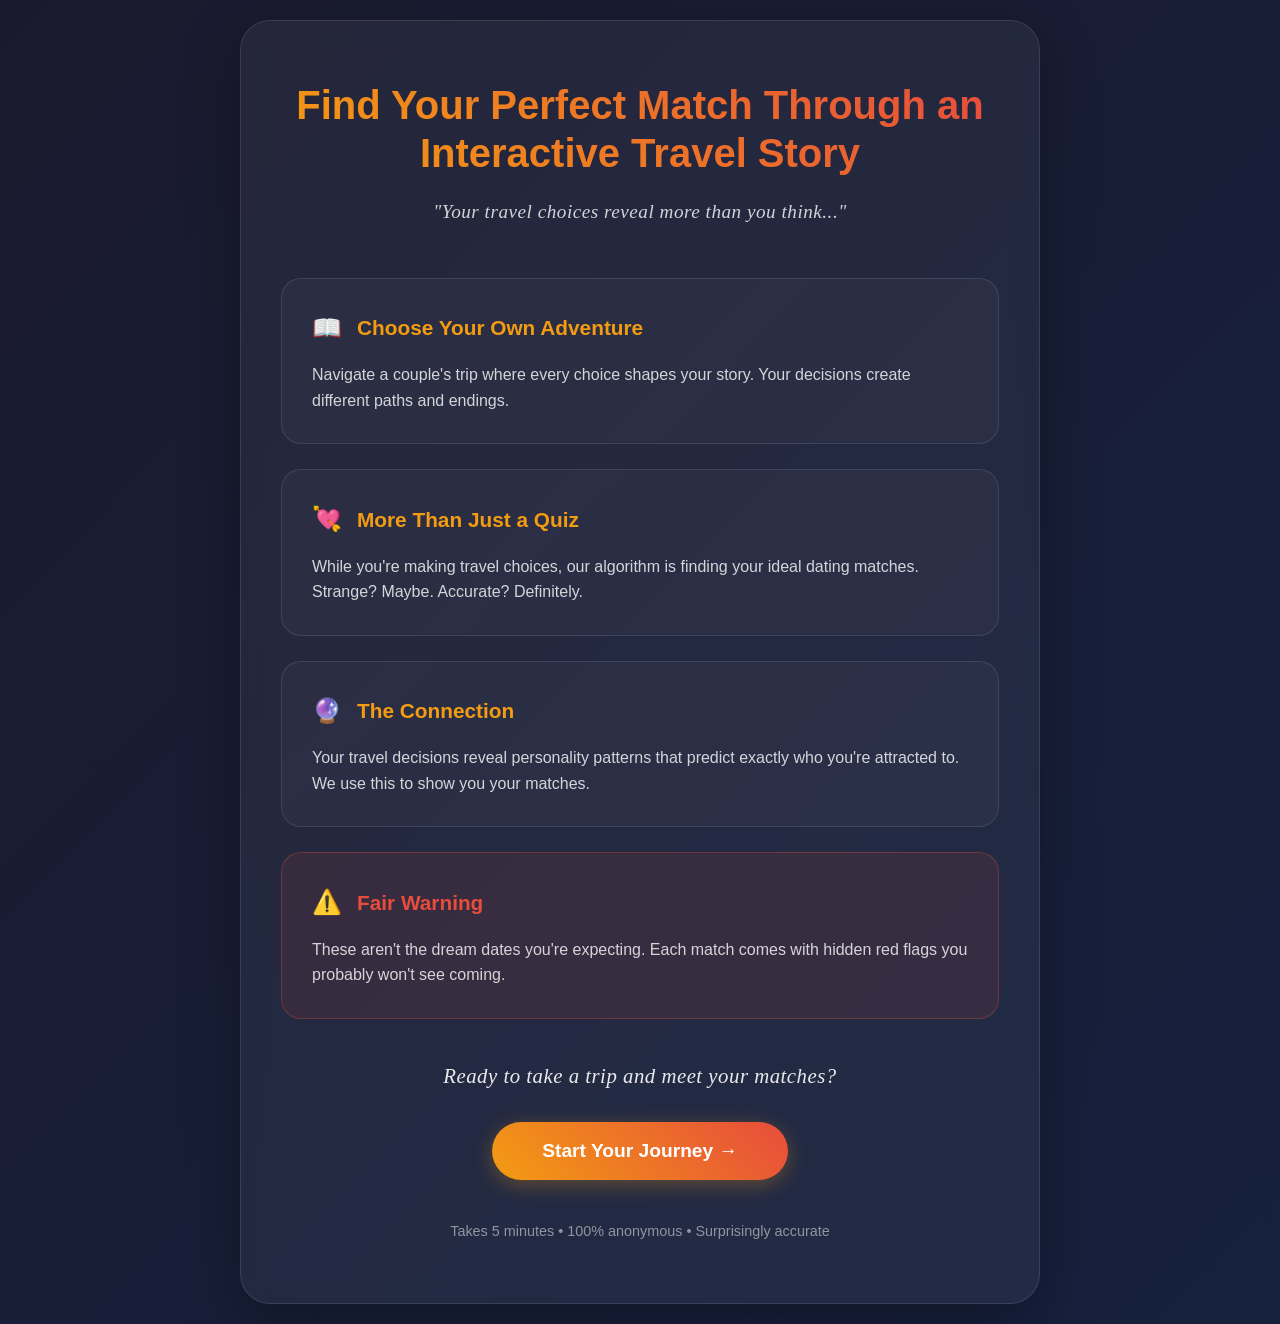
==== index.html @ 4902a235 "Add files via upload" ====
<!DOCTYPE html>
<html lang="en">
<head>
    <!-- Global site tag (gtag.js) - Google Analytics -->
    <script async src="https://www.googletagmanager.com/gtag/js?id=G-N2JZPNV27G"></script>
    <script>
    window.dataLayer = window.dataLayer || [];
    function gtag(){dataLayer.push(arguments);}
    gtag('js', new Date());
    gtag('config', 'G-N2JZPNV27G');
    </script>
    
    <meta charset="UTF-8">
    <meta name="viewport" content="width=device-width, initial-scale=1.0">
    <title>Interactive Travel Quiz</title>
    <style>
        * {
            margin: 0;
            padding: 0;
            box-sizing: border-box;
        }

        html {
            scroll-behavior: smooth;
        }

        body {
            font-family: -apple-system, BlinkMacSystemFont, 'Segoe UI', Roboto, sans-serif;
            background: linear-gradient(135deg, #1a1a2e 0%, #16213e 100%);
            color: #ffffff;
            min-height: 100vh;
            line-height: 1.6;
        }

        /* Hero Section */
        .hero-section {
            min-height: 100vh;
            display: flex;
            align-items: center;
            justify-content: center;
            padding: 20px;
            position: relative;
        }

        /* Main Container */
        .main-container, .container {
            background: rgba(255, 255, 255, 0.05);
            backdrop-filter: blur(10px);
            border-radius: 30px;
            padding: 60px 40px;
            max-width: 800px;
            width: 100%;
            box-shadow: 0 20px 60px rgba(0, 0, 0, 0.3);
            border: 1px solid rgba(255, 255, 255, 0.1);
            position: relative;
            z-index: 10;
            margin: 0 auto;
        }

        /* Title Section */
        .title-section {
            text-align: center;
            margin-bottom: 50px;
        }

        .main-title {
            font-size: 2.5em;
            margin-bottom: 10px;
            background: linear-gradient(45deg, #f39c12, #e74c3c);
            -webkit-background-clip: text;
            -webkit-text-fill-color: transparent;
            background-clip: text;
            line-height: 1.2;
        }

        .subtitle {
            font-size: 1.2em;
            color: rgba(255, 255, 255, 0.8);
            margin-top: 20px;
            font-family: Georgia, serif;
            font-style: italic;
            letter-spacing: 0.5px;
        }

        /* Features Grid */
        .features-grid {
            display: grid;
            gap: 25px;
            margin-bottom: 40px;
        }

        .feature-card {
            background: rgba(255, 255, 255, 0.03);
            border: 1px solid rgba(255, 255, 255, 0.1);
            border-radius: 20px;
            padding: 30px;
            transition: all 0.3s ease;
            position: relative;
            overflow: hidden;
        }

        .feature-card:hover {
            transform: translateY(-5px);
            box-shadow: 0 10px 30px rgba(0, 0, 0, 0.3);
            border-color: rgba(243, 156, 18, 0.3);
        }

        .feature-header {
            display: flex;
            align-items: center;
            gap: 15px;
            margin-bottom: 15px;
        }

        .feature-icon {
            font-size: 1.5em;
        }

        .feature-title {
            font-size: 1.3em;
            font-weight: bold;
            color: #f39c12;
        }

        .feature-description {
            line-height: 1.6;
            color: rgba(255, 255, 255, 0.8);
        }

        /* Warning Card */
        .warning-card {
            background: rgba(231, 76, 60, 0.1);
            border-color: rgba(231, 76, 60, 0.3);
            animation: pulse 3s infinite;
        }

        .warning-card .feature-title {
            color: #e74c3c;
        }

        @keyframes pulse {
            0%, 100% { opacity: 1; }
            50% { opacity: 0.8; }
        }

        /* CTA Section */
        .cta-section {
            text-align: center;
            margin-top: 40px;
        }

        .cta-question {
            font-size: 1.3em;
            margin-bottom: 25px;
            color: rgba(255, 255, 255, 0.9);
            font-family: Georgia, serif;
            font-style: italic;
            letter-spacing: 0.5px;
        }

        .start-btn, .next-btn {
            background: linear-gradient(45deg, #f39c12, #e74c3c);
            color: white;
            border: none;
            padding: 18px 50px;
            border-radius: 50px;
            font-size: 1.2em;
            cursor: pointer;
            font-weight: bold;
            transition: all 0.3s ease;
            box-shadow: 0 5px 20px rgba(243, 156, 18, 0.3);
            display: block;
            margin: 30px auto 0;
        }

        .start-btn:hover, .next-btn:hover:not(:disabled) {
            transform: translateY(-3px);
            box-shadow: 0 10px 30px rgba(247, 158, 15, 0.5);
        }

        .next-btn:disabled {
            opacity: 0.5;
            cursor: not-allowed;
        }

        /* Trust Section */
        .trust-section {
            margin-top: 40px;
            text-align: center;
            color: rgba(255, 255, 255, 0.5);
            font-size: 0.9em;
        }

        /* Demographics Section */
        .demographic-section {
            margin-bottom: 25px;
        }

        .demographic-section label {
            display: block;
            margin-bottom: 15px;
            font-size: 1.1em;
        }

        .demographic-section select {
            width: 100%;
            padding: 15px;
            background: rgba(255, 255, 255, 0.1);
            border: 2px solid rgba(255, 255, 255, 0.2);
            border-radius: 12px;
            color: white;
            font-size: 1em;
        }

        .demographic-section select option {
            background: #1a1a2e;
            color: white;
        }

        .demographic-section select:focus {
            outline: none;
            border-color: #f39c12;
            box-shadow: 0 0 20px rgba(243, 156, 18, 0.3);
        }

        /* Progress Bar */
        .progress-container {
            margin-bottom: 30px;
            text-align: center;
        }

        .progress-counter {
            color: #f39c12;
            font-weight: bold;
            margin-bottom: 10px;
            display: block;
        }

        .progress-bar-wrapper {
            width: 100%;
            height: 8px;
            background: rgba(255, 255, 255, 0.1);
            border-radius: 4px;
            overflow: hidden;
            margin-bottom: 10px;
        }

        .progress-bar-fill {
            height: 100%;
            background: linear-gradient(45deg, #f39c12, #e74c3c);
            transition: width 0.3s ease;
            border-radius: 4px;
        }

        /* Question Container */
        .question-container {
            animation: fadeIn 0.5s ease-in;
            max-width: 800px;
            margin: 0 auto;
            padding: 20px;
        }

        @keyframes fadeIn {
            from { opacity: 0; transform: translateY(20px); }
            to { opacity: 1; transform: translateY(0); }
        }

        /* Scenario Section */
        .scenario {
            background: linear-gradient(135deg, rgba(243, 156, 18, 0.1) 0%, rgba(231, 76, 60, 0.1) 100%);
            border: 2px solid rgba(243, 156, 18, 0.3);
            padding: 30px;
            border-radius: 20px;
            margin-bottom: 40px;
            font-size: 1.2em;
            line-height: 1.8;
            color: #ffffff;
            font-weight: 500;
            text-align: center;
            position: relative;
            box-shadow: 0 5px 20px rgba(243, 156, 18, 0.2);
        }

        .scenario::before {
            content: "SCENARIO";
            position: absolute;
            top: -12px;
            left: 30px;
            background: #1a1a2e;
            padding: 0 15px;
            color: #f39c12;
            font-size: 0.8em;
            font-weight: bold;
            letter-spacing: 2px;
        }

        /* Choices Section */
        .choices {
            display: flex;
            flex-direction: column;
            gap: 20px;
            margin-bottom: 40px;
        }

        .choice {
            background: rgba(255, 255, 255, 0.05);
            border: 2px solid rgba(255, 255, 255, 0.1);
            padding: 25px;
            border-radius: 15px;
            cursor: pointer;
            transition: all 0.3s ease;
            position: relative;
            overflow: hidden;
            font-size: 1.05em;
            line-height: 1.6;
        }

        .choice:hover {
            background: rgba(255, 255, 255, 0.15);
            border-color: #f39c12;
            transform: translateY(-2px);
            box-shadow: 0 5px 20px rgba(243, 156, 18, 0.3);
        }

        .choice.selected {
            background: rgba(243, 156, 18, 0.2);
            border-color: #f39c12;
        }

        .multi-select-info {
            text-align: center;
            color: #f39c12;
            margin-bottom: 20px;
            font-weight: bold;
        }

        /* Results */
        .result-container {
            animation: fadeIn 0.8s ease-in;
            max-width: 1200px;
            margin: 0 auto;
            padding: 20px;
        }

        .personality-intro {
            background: rgba(243, 156, 18, 0.1);
            border: 2px solid rgba(243, 156, 18, 0.3);
            padding: 30px;
            border-radius: 15px;
            margin-bottom: 30px;
            text-align: center;
        }

        .personality-text {
            font-size: 1.2em;
            line-height: 1.8;
            margin-bottom: 20px;
        }

        .warning-text {
            font-size: 1.1em;
            color: #f39c12;
            font-weight: bold;
            margin-top: 20px;
            animation: pulse 2s infinite;
        }

        /* Cards */
        .cards-container {
            display: flex;
            gap: 30px;
            margin: 40px 0;
            justify-content: center;
            flex-wrap: wrap;
            max-width: 100%;
        }

        .character-card {
            width: 350px;
            height: 500px;
            position: relative;
            perspective: 1000px;
            cursor: pointer;
            animation: slideIn 0.6s ease-out forwards;
            opacity: 0;
            flex-shrink: 0;
        }

        .character-card:nth-child(1) { animation-delay: 0.3s; }
        .character-card:nth-child(2) { animation-delay: 0.6s; }
        .character-card:nth-child(3) { animation-delay: 0.9s; }

        @keyframes slideIn {
            from {
                transform: translateX(100px);
                opacity: 0;
            }
            to {
                transform: translateX(0);
                opacity: 1;
            }
        }

        .card-inner {
            position: relative;
            width: 100%;
            height: 100%;
            text-align: center;
            transition: transform 0.8s;
            transform-style: preserve-3d;
        }

        .character-card.flipped .card-inner {
            transform: rotateY(180deg);
        }

        .card-front, .card-back {
            position: absolute;
            width: 100%;
            height: 100%;
            -webkit-backface-visibility: hidden;
            backface-visibility: hidden;
            border-radius: 20px;
            padding: 30px;
            display: flex;
            flex-direction: column;
            justify-content: space-between;
            box-shadow: 0 10px 30px rgba(0, 0, 0, 0.3);
        }

        .card-front {
            background: linear-gradient(135deg, #2a2a3e 0%, #1a1a2e 100%);
            border: 2px solid rgba(243, 156, 18, 0.3);
        }

        .card-back {
            background: linear-gradient(135deg, #3a1a1a 0%, #2a0a0a 100%);
            border: 2px solid rgba(231, 76, 60, 0.5);
            transform: rotateY(180deg);
        }

        .match-percentage {
            position: absolute;
            top: 20px;
            right: 20px;
            background: rgba(231, 76, 60, 0.9);
            color: white;
            padding: 10px 15px;
            border-radius: 30px;
            font-weight: bold;
            font-size: 1.1em;
        }

        .card-title {
            font-size: 1.5em;
            color: #f39c12;
            margin-bottom: 20px;
            text-transform: uppercase;
            letter-spacing: 1px;
        }

        .character-avatars {
            display: flex;
            flex-wrap: wrap;
            gap: 10px;
            justify-content: center;
            margin: 20px 0;
        }

        .avatar {
            background: rgba(255, 255, 255, 0.1);
            padding: 8px 16px;
            border-radius: 20px;
            font-size: 0.9em;
            border: 1px solid rgba(255, 255, 255, 0.2);
        }

        .attraction-text {
            font-style: italic;
            line-height: 1.6;
            opacity: 0.9;
            flex-grow: 1;
            display: flex;
            align-items: center;
        }

        .click-to-flip {
            background: rgba(243, 156, 18, 0.2);
            padding: 10px 20px;
            border-radius: 30px;
            font-size: 0.9em;
            margin-top: 20px;
            animation: bounce 2s infinite;
        }

        @keyframes bounce {
            0%, 100% { transform: translateY(0); }
            50% { transform: translateY(-5px); }
        }

        .red-flags {
            margin: 20px 0;
        }

        .red-flag {
            background: rgba(231, 76, 60, 0.2);
            border-left: 4px solid #e74c3c;
            padding: 15px;
            margin: 10px 0;
            border-radius: 0 10px 10px 0;
            font-size: 0.95em;
        }

        .red-flag strong {
            color: #e74c3c;
            display: block;
            margin-bottom: 5px;
        }

        /* Mobile Responsive */
        @media (max-width: 768px) {
            .main-container, .container {
                padding: 40px 25px;
            }

            .main-title {
                font-size: 2em;
            }

            .feature-card {
                padding: 25px;
            }

            .feature-title {
                font-size: 1.1em;
            }

            .start-btn, .next-btn {
                padding: 15px 40px;
                font-size: 1.1em;
            }

            .cards-container {
                flex-direction: column;
                align-items: center;
            }
            
            .character-card {
                width: 100%;
                max-width: 350px;
            }
        }

        /* Hide sections by default */
        .hidden {
            display: none !important;
        }

        /* Status indicator for Google Sheets */
        .status-indicator {
            position: fixed;
            top: 20px;
            right: 20px;
            padding: 10px 20px;
            border-radius: 20px;
            font-size: 0.9em;
            z-index: 1000;
            display: none;
        }

        .status-success {
            background: rgba(46, 204, 113, 0.9);
            color: white;
        }

        .status-error {
            background: rgba(231, 76, 60, 0.9);
            color: white;
        }

        .status-info {
            background: rgba(52, 152, 219, 0.9);
            color: white;
        }
    </style>
</head>
<body>
    <!-- Status Indicator -->
    <div id="status-indicator" class="status-indicator"></div>

    <!-- Intro Screen -->
    <section class="hero-section" id="intro-screen">
        <div class="main-container">
            <div class="title-section">
                <h1 class="main-title">Find Your Perfect Match Through an Interactive Travel Story</h1>
                <p class="subtitle">"Your travel choices reveal more than you think..."</p>
            </div>

            <div class="features-grid">
                <div class="feature-card">
                    <div class="feature-header">
                        <span class="feature-icon">📖</span>
                        <h3 class="feature-title">Choose Your Own Adventure</h3>
                    </div>
                    <p class="feature-description">
                        Navigate a couple's trip where every choice shapes your story. 
                        Your decisions create different paths and endings.
                    </p>
                </div>

                <div class="feature-card">
                    <div class="feature-header">
                        <span class="feature-icon">💘</span>
                        <h3 class="feature-title">More Than Just a Quiz</h3>
                    </div>
                    <p class="feature-description">
                        While you're making travel choices, our algorithm is finding your 
                        ideal dating matches. Strange? Maybe. Accurate? Definitely.
                    </p>
                </div>

                <div class="feature-card">
                    <div class="feature-header">
                        <span class="feature-icon">🔮</span>
                        <h3 class="feature-title">The Connection</h3>
                    </div>
                    <p class="feature-description">
                        Your travel decisions reveal personality patterns that predict 
                        exactly who you're attracted to. We use this to show you your matches.
                    </p>
                </div>

                <div class="feature-card warning-card">
                    <div class="feature-header">
                        <span class="feature-icon">⚠️</span>
                        <h3 class="feature-title">Fair Warning</h3>
                    </div>
                    <p class="feature-description">
                        These aren't the dream dates you're expecting. Each match comes 
                        with hidden red flags you probably won't see coming.
                    </p>
                </div>
            </div>

            <div class="cta-section">
                <p class="cta-question">Ready to take a trip and meet your matches?</p>
                <button class="start-btn" onclick="startJourney()">
                    Start Your Journey →
                </button>
            </div>

            <div class="trust-section">
                <p>Takes 5 minutes • 100% anonymous • Surprisingly accurate</p>
            </div>
        </div>
    </section>

    <!-- Demographics Screen -->
    <div id="demographics-screen" class="hidden">
        <div class="container">
            <h2 style="text-align: center; color: #f39c12; margin-bottom: 30px;">Tell Us About Yourself</h2>
            <p style="text-align: center; opacity: 0.8; margin-bottom: 40px;">This helps us provide more personalized insights</p>
            
            <div class="demographic-section">
                <label>What is your ethnicity?</label>
                <select id="ethnicity-select">
                    <option value="">Select your ethnicity</option>
                    <option value="asian">Asian</option>
                    <option value="black">Black/African American</option>
                    <option value="hispanic">Hispanic/Latino</option>
                    <option value="white">White/Caucasian</option>
                    <option value="middle-eastern">Middle Eastern</option>
                    <option value="native">Native American</option>
                    <option value="pacific-islander">Pacific Islander</option>
                    <option value="mixed">Mixed/Multiple</option>
                    <option value="other">Other</option>
                    <option value="prefer-not">Prefer not to say</option>
                </select>
            </div>
            
            <div class="demographic-section">
                <label>What is your sexual orientation?</label>
                <select id="orientation-select">
                    <option value="">Select your orientation</option>
                    <option value="straight">Straight/Heterosexual</option>
                    <option value="gay">Gay</option>
                    <option value="lesbian">Lesbian</option>
                    <option value="bisexual">Bisexual</option>
                    <option value="pansexual">Pansexual</option>
                    <option value="asexual">Asexual</option>
                    <option value="queer">Queer</option>
                    <option value="questioning">Questioning</option>
                    <option value="other">Other</option>
                    <option value="prefer-not">Prefer not to say</option>
                </select>
            </div>
            
            <button class="next-btn" onclick="startActualQuiz()">Continue to Quiz</button>
        </div>
    </div>
        
    <!-- Quiz Container -->
    <div id="quiz-container" class="hidden">
        <div class="container">
            <div class="progress-container">
                <span class="progress-counter">
                    Question <span id="currentQuestion">1</span> of <span id="totalQuestions">11</span>
                </span>
                <div class="progress-bar-wrapper">
                    <div class="progress-bar-fill" id="progressFill" style="width: 9%;"></div>
                </div>
            </div>
            <div id="question-content"></div>
        </div>
    </div>    

    <!-- Result Container -->
    <div id="result-container" class="hidden">
        <div id="result-content"></div>
    </div>

    <script>
        // Quiz data structure with ALL original questions
        const questions = {
            "1": {
                scenario: "First you need to decide on your travel itinerary. How many days do you want your trip to be?",
                choices: [
                    { text: "Let's pick whatever number of days makes us both feel relaxed and connected.", next: "2", scores: { emotional: 2, logical: 0, exploratory: 0 } },
                    { text: "I'll run the costs and schedules to choose the most efficient trip length.", next: "2", scores: { emotional: 0, logical: 2, exploratory: 0 } },
                    { text: "Let's go as long as our schedules allow—more days means more chances for spontaneous adventures.", next: "2", scores: { emotional: 0, logical: 0, exploratory: 2 } }
                ]
            },
            "2": {
                scenario: "Now you need to decide on where to go. You have always wanted to visit Paris but your partner thinks London would be more fun.",
                choices: [
                    { text: "If London makes you happier, I'm good with it.", next: "3.1", scores: { emotional: 2, logical: 0, exploratory: 0 } },
                    { text: "Paris makes more sense—better flights, lower costs, and amazing attractions.", next: "3.2", scores: { emotional: 0, logical: 2, exploratory: 0 } },
                    { text: "London just feels right to me—I love the idea of exploring somewhere unexpected.", next: "3.1", scores: { emotional: 0, logical: 0, exploratory: 2 } }
                ]
            },
            "3.1": {
                scenario: "You guys are going to London!! You are excited, But the night before the flight your partner told you work came up and they had to stay behind for another day.",
                choices: [
                    { text: "I'll cancel and rebook so we arrive together. I don't want to be in a new place alone.", next: "4.1", scores: { emotional: 2, logical: 0, exploratory: 0 } },
                    { text: "I'll compare rebooking fees; if it's too high, I'll go ahead today, check in, and you can join me tomorrow.", next: "4.3", scores: { emotional: 0, logical: 2, exploratory: 0 } },
                    { text: "This is actually great—more time to plan my day. I'll go today solo and explore until you arrive tomorrow.", next: "4.3", scores: { emotional: 0, logical: 0, exploratory: 2 } }
                ]
            },
            "3.2": {
                scenario: "You guys are going to Paris!! You are excited, But the night before the flight your partner told you work came up and they had to stay behind for another day.",
                choices: [
                    { text: "I don't want to experience a new city without you. Let me rebook so we can go together.", next: "4.2", scores: { emotional: 2, logical: 0, exploratory: 0 } },
                    { text: "Let me check the rebooking fees first. If they're reasonable, I'll wait. If not, I'll go ahead and you can join tomorrow.", next: "4.4", scores: { emotional: 0, logical: 2, exploratory: 0 } },
                    { text: "Actually, this could be fun! I'll go explore on my own today and have stories to share when you arrive.", next: "4.4", scores: { emotional: 0, logical: 0, exploratory: 2 } }
                ]
            },
            "4.1": {
                scenario: "You canceled your flight and booked a hotel near the airport. It's late evening and your partner still hasn't replied to any texts all day.",
                choices: [
                    { text: "You pick up your phone again and text: 'Please let me know you're okay—I'm really worried.'", next: "5.1", scores: { emotional: 2, logical: 0, exploratory: 0 } },
                    { text: "You decide to leave the hotel for a bit—grab coffee at a nearby café and take photos of the city at night until they respond.", next: "5.1", scores: { emotional: 0, logical: 2, exploratory: 0 } },
                    { text: "They're probably still tied up with work. I'll confirm that everything on my end is in order and avoid reaching out until necessary.", next: "5.1", scores: { emotional: 0, logical: 0, exploratory: 2 } }
                ]
            },
            "4.2": {
                scenario: "You canceled your flight and booked a hotel near the airport. It's late evening and your partner still hasn't replied to any texts all day.",
                choices: [
                    { text: "You pick up your phone again and text: 'Please let me know you're okay—I'm really worried.'", next: "5.2", scores: { emotional: 2, logical: 0, exploratory: 0 } },
                    { text: "They're probably swamped with work. I'll explore the area and grab coffee until they respond.", next: "5.2", scores: { emotional: 0, logical: 2, exploratory: 0 } },
                    { text: "Work emergencies happen. I'll double-check our new flight details and wait for them to reach out.", next: "5.2", scores: { emotional: 0, logical: 0, exploratory: 2 } }
                ]
            },
            "4.3": {
                scenario: "You arrive in London alone because your partner's flight was pushed to tomorrow. Your hotel room is booked; it's 10 AM and you have a free day.",
                choices: [
                    { text: "I'll go spend time in that beautiful café we always wanted to visit—and send you a photo so you feel part of it.", next: "5.3", scores: { emotional: 2, logical: 0, exploratory: 0 } },
                    { text: "Let's stick to the plan and take that tour since I'm already here—no need to reinvent the day.", next: "5.3", scores: { emotional: 0, logical: 2, exploratory: 0 } },
                    { text: "I'll just wander around and see what catches my eye in this neighborhood.", next: "5.3", scores: { emotional: 0, logical: 0, exploratory: 2 } }
                ]
            },
            "4.4": {
                scenario: "You arrive in Paris alone because your partner's flight was pushed to tomorrow. Your hotel room is booked; it's 10 AM and you have a free day.",
                choices: [
                    { text: "I'll go spend time in that beautiful café we always wanted to visit—and send them a photo so they feel part of it.", next: "5.4", scores: { emotional: 2, logical: 0, exploratory: 0 } },
                    { text: "Let's stick to the plan and take that tour since I'm already here—no need to reinvent the day.", next: "5.4", scores: { emotional: 0, logical: 2, exploratory: 0 } },
                    { text: "I'll just wander around and see what catches my eye in this neighborhood.", next: "5.4", scores: { emotional: 0, logical: 0, exploratory: 2 } }
                ]
            },
            "5.1": {
                scenario: "Later, your partner arrives at the hotel. 'Work has been crazy and I'm sorry for not replying to your texts all day,' they say.",
                choices: [
                    { text: "I was so worried! I felt completely ignored and it really hurt my feelings. I need you to understand how that made me feel.", next: "6.1", scores: { emotional: 2, logical: 0, exploratory: 0 } },
                    { text: "I understand work gets hectic. Just send a quick 'busy today' text next time so I know what's happening.", next: "6.1", scores: { emotional: 0, logical: 2, exploratory: 0 } },
                    { text: "No worries! I ended up discovering some cool places on my own. Actually worked out pretty well - want to hear about it?", next: "6.1", scores: { emotional: 0, logical: 0, exploratory: 2 } }
                ]
            },
            "5.2": {
                scenario: "Later, your partner arrives at the hotel. 'Work has been crazy and I'm sorry for not replying to your texts all day,' they say.",
                choices: [
                    { text: "I was so worried! I felt completely ignored and it really hurt my feelings. I need you to understand how that made me feel.", next: "6.2", scores: { emotional: 2, logical: 0, exploratory: 0 } },
                    { text: "I understand work gets hectic. Just send a quick 'busy today' text next time so I know what's happening.", next: "6.2", scores: { emotional: 0, logical: 2, exploratory: 0 } },
                    { text: "No worries! I ended up discovering some cool places on my own. Actually worked out pretty well - want to hear about it?", next: "6.2", scores: { emotional: 0, logical: 0, exploratory: 2 } }
                ]
            },
            "5.3": {
                scenario: "You're walking down a bustling London street when you see a street artist creating an incredible portrait—but your phone battery is at 5%.",
                choices: [
                    { text: "This is too amazing not to capture—I'll risk my phone dying for this moment.", next: "6.3", scores: { emotional: 0, logical: 0, exploratory: 2 } },
                    { text: "I'll snap one quick photo, then save the rest of my battery.", next: "6.3", scores: { emotional: 0, logical: 2, exploratory: 0 } },
                    { text: "I'll just enjoy this without my phone—some moments are better experienced than photographed.", next: "6.3", scores: { emotional: 2, logical: 0, exploratory: 0 } }
                ]
            },
            "5.4": {
                scenario: "You're strolling down Rue Montorgueil when you hear a street musician playing something so moving you stop in your tracks—but your phone battery is at 5%.",
                choices: [
                    { text: "This is too amazing not to capture—I'll risk my phone dying for this moment.", next: "6.4", scores: { emotional: 0, logical: 1, exploratory: 1 } },
                    { text: "I'll snap one quick photo, then save the rest of my battery.", next: "6.4", scores: { emotional: 1, logical: 1, exploratory: 0 } },
                    { text: "I'll just enjoy this without my phone—some moments are better experienced than photographed.", next: "6.4", scores: { emotional: 1, logical: 0, exploratory: 1 } }
                ]
            },
            "6.1": {
                scenario: "The next day, you and your partner flew in and checked into your hotel. Now you have a few hours before dinner. Pick exactly two of these to begin your day:",
                multiSelect: 2,
                choices: [
                    { text: "Big Ben & Westminster - Visit the iconic landmark and learn its history", next: "7.1", scores: { emotional: 0, logical: 1, exploratory: 0 } },
                    { text: "London Eye - Share a romantic moment high above the Thames", next: "7.2", scores: { emotional: 1, logical: 0, exploratory: 0 } },
                    { text: "Hidden Pub in Covent Garden - Discover a secret local spot off the beaten path", next: "7.3", scores: { emotional: 0, logical: 0, exploratory: 1 } }
                ]
            },
            "6.2": {
                scenario: "The next day, you and your partner flew in and checked into your hotel. Now you have a few hours before dinner. Pick exactly two of these to begin your day:",
                multiSelect: 2,
                choices: [
                    { text: "The Louvre - Explore world-famous art and masterpieces", next: "7.4", scores: { emotional: 0, logical: 1, exploratory: 0 } },
                    { text: "Eiffel Tower - Share a romantic view from Paris's most iconic spot", next: "7.5", scores: { emotional: 1, logical: 0, exploratory: 0 } },
                    { text: "Hidden Pâtisserie - Hunt down a secret bakery locals rave about", next: "7.6", scores: { emotional: 0, logical: 0, exploratory: 1 } }
                ]
            },
            "6.3": {
                scenario: "The next day, your partner arrives and you both check into your hotel. With a few hours to kill before dinner, you decide to explore. Pick exactly two activities to start your adventure:",
                multiSelect: 2,
                choices: [
                    { text: "Big Ben & Westminster - Visit the iconic landmark and learn its history", next: "7.1", scores: { emotional: 0, logical: 1, exploratory: 0 } },
                    { text: "London Eye - Share a romantic moment high above the Thames", next: "7.2", scores: { emotional: 1, logical: 0, exploratory: 0 } },
                    { text: "Hidden Pub in Covent Garden - Discover a secret local spot off the beaten path", next: "7.3", scores: { emotional: 0, logical: 0, exploratory: 1 } }
                ]
            },
            "6.4": {
                scenario: "The next day, your partner arrives and you both check into your hotel. With a few hours to kill before dinner, you decide to explore. Pick exactly two activities to start your adventure:",
                multiSelect: 2,
                choices: [
                    { text: "The Louvre - Explore world-famous art and masterpieces", next: "7.4", scores: { emotional: 0, logical: 1, exploratory: 0 } },
                    { text: "Eiffel Tower - Share a romantic view from Paris's most iconic spot", next: "7.5", scores: { emotional: 1, logical: 0, exploratory: 0 } },
                    { text: "Hidden Pâtisserie - Hunt down a secret bakery locals rave about", next: "7.6", scores: { emotional: 0, logical: 0, exploratory: 1 } }
                ]
            },
            "7.1": {
                scenario: "As you approach Big Ben, your partner suddenly feels overwhelmed by the crowd. They tug your arm and say, 'Can we leave? I can't focus like this.'",
                choices: [
                    { text: "I'd step aside with them and focus on how they're feeling before anything else.", next: "9.1", scores: { emotional: 2, logical: 0, exploratory: 0 } },
                    { text: "Sure, but let me grab one quick photo since we made it this far.", next: "9.1", scores: { emotional: 0, logical: 2, exploratory: 0 } },
                    { text: "I'd point toward the church and say, 'Let's try in there instead.'", next: "9.1", scores: { emotional: 0, logical: 0, exploratory: 2 } }
                ]
            },
            "7.2": {
                scenario: "You're riding the London Eye just as the sun dips below the skyline. The capsule gently rotates, offering sweeping views over the Thames. Your partner's phone buzzes: it's a text from a friend who has extra tickets to a secret rooftop concert starting now.",
                choices: [
                    { text: "I've been dreaming of this ride—let's finish it. We can't bail now; I want us to share this moment.", next: "9.1", scores: { emotional: 2, logical: 0, exploratory: 0 } },
                    { text: "We paid for this ride and have 20 minutes left. Let's finish, then maybe catch the concert after.", next: "9.1", scores: { emotional: 0, logical: 2, exploratory: 0 } },
                    { text: "Secret concert? Way more exciting than this tourist trap! Let's go see what happens!", next: "9.1", scores: { emotional: 0, logical: 0, exploratory: 2 } }
                ]
            },
            "7.3": {
                scenario: "After skipping the big landmarks, you and your partner are wandering side streets. A street performer invites you both to join their improv sketch in front of a small crowd.",
                choices: [
                    { text: "Oh my god, that sounds fun! Are you up for it? Let's do it!", next: "9.1", scores: { emotional: 2, logical: 0, exploratory: 0 } },
                    { text: "Hmm, let me just watch for a sec to see what we're getting into first.", next: "9.1", scores: { emotional: 0, logical: 2, exploratory: 0 } },
                    { text: "Sure, why not? Let's see what happens!", next: "9.1", scores: { emotional: 0, logical: 0, exploratory: 2 } }
                ]
            },
            "7.4": {
                scenario: "You're at the Louvre with only two hours before it closes. There are so many famous works to see, but you can't possibly visit everything. How do you decide what to prioritize?",
                choices: [
                    { text: "I really want to see the Mona Lisa—that's been on my bucket list forever!", next: "9.2", scores: { emotional: 2, logical: 0, exploratory: 0 } },
                    { text: "Let's pick the top 3 must-see sections and focus on those so we don't waste time.", next: "9.2", scores: { emotional: 0, logical: 2, exploratory: 0 } },
                    { text: "Let's just wander and see what draws us in—we might discover something amazing.", next: "9.2", scores: { emotional: 0, logical: 0, exploratory: 2 } }
                ]
            },
            "7.5": {
                scenario: "Your partner wants to write a love note and lock it at the top of the Eiffel Tower. You're not sure.",
                choices: [
                    { text: "It might be cheesy, but it's meaningful to them—so I'd go for it.", next: "9.2", scores: { emotional: 2, logical: 0, exploratory: 0 } },
                    { text: "I'd prefer snapping a great picture—something we'll actually keep and look at.", next: "9.2", scores: { emotional: 0, logical: 2, exploratory: 0 } },
                    { text: "Let's write it but hide it somewhere unexpected up there—feels more fun and personal.", next: "9.2", scores: { emotional: 0, logical: 0, exploratory: 2 } }
                ]
            },
            "7.6": {
                scenario: "You and your partner discover a small, local pâtisserie filled with beautiful, unique pastries—You're overwhelmed by choice.",
                choices: [
                    { text: "I'll let my partner pick.", next: "9.2", scores: { emotional: 2, logical: 0, exploratory: 0 } },
                    { text: "Check reviews online—let's see what other people say about this place.", next: "9.2", scores: { emotional: 0, logical: 2, exploratory: 0 } },
                    { text: "Ask the owner for their favorite—you're in adventure mode.", next: "9.2", scores: { emotional: 0, logical: 0, exploratory: 2 } }
                ]
            },
            "9.1": {
                scenario: "It's 8 PM in London and you're both starving. You arrive at a busy bistro—there's a 45-minute wait for a table. Your partner suggests grabbing something nearby instead.",
                choices: [
                    { text: "But this place looks so cozy and romantic! Can't we just wait? I really had my heart set on this.", next: "10.1", scores: { emotional: 2, logical: 0, exploratory: 0 } },
                    { text: "45 minutes is too long when we're this hungry. Let's find somewhere nearby - we'll eat sooner and avoid the crowd.", next: "10.1", scores: { emotional: 0, logical: 2, exploratory: 0 } },
                    { text: "Let's wander and see what we discover! Maybe we'll find some hidden gem or street food we never would have tried otherwise.", next: "10.1", scores: { emotional: 0, logical: 0, exploratory: 2 } }
                ]
            },
            "9.2": {
                scenario: "It's 8 PM in Paris and you're both starving. You arrive at a busy bistro—there's a 45-minute wait for a table. Your partner suggests grabbing something nearby instead.",
                choices: [
                    { text: "But this place looks so cozy and romantic! Can't we just wait? I really had my heart set on this.", next: "10.2", scores: { emotional: 2, logical: 0, exploratory: 0 } },
                    { text: "45 minutes is too long when we're this hungry. Let's find somewhere nearby - we'll eat sooner and avoid the crowd.", next: "10.2", scores: { emotional: 0, logical: 2, exploratory: 0 } },
                    { text: "Let's wander and see what we discover! Maybe we'll find some hidden gem or street food we never would have tried otherwise.", next: "10.2", scores: { emotional: 0, logical: 0, exploratory: 2 } }
                ]
            },
            "10.1": {
                scenario: "It's nearly midnight and you're both getting tired. You could head back to your hotel, but there's a late-night Thames boat tour departing in 15 minutes, or a 24-hour diner that locals say has the best breakfast in London.",
                choices: [
                    { text: "A moonlit boat ride sounds so dreamy! Even though we're tired, imagine how romantic the city lights will look from the water!", next: "end", scores: { emotional: 2, logical: 0, exploratory: 0 } },
                    { text: "We've had a full day and need rest for tomorrow's plans. Let's head back to the hotel and get proper sleep.", next: "end", scores: { emotional: 0, logical: 2, exploratory: 0 } },
                    { text: "Local diner at midnight? That's where we'll find the real London experience! Who knows what characters we'll meet there.", next: "end", scores: { emotional: 0, logical: 0, exploratory: 2 } }
                ]
            },
            "10.2": {
                scenario: "After dinner, you walked past a late-night cinema showing a classic film that starts in 10 minutes, while across the street there's a 24-hour arcade that looks surprisingly fun and retro.",
                choices: [
                    { text: "Ooh, a classic film sounds so romantic! We could snuggle in the dark theater - that feels perfect after dinner together.", next: "end", scores: { emotional: 2, logical: 0, exploratory: 0 } },
                    { text: "The movie starts in 10 minutes, so we'd have to rush and might miss the beginning. The arcade has no time pressure - better choice.", next: "end", scores: { emotional: 0, logical: 2, exploratory: 0 } },
                    { text: "An arcade? When's the last time we played old-school games? Let's see what weird vintage stuff they have in there!", next: "end", scores: { emotional: 0, logical: 0, exploratory: 2 } }
                ]
            }
        };

        // Archetype definitions
        const archetypes = [
            { name: "Intellectual", logical: 9, emotional: 2, exploratory: 6 },
            { name: "Achiever", logical: 8, emotional: 4, exploratory: 5 },
            { name: "Leader", logical: 7, emotional: 5, exploratory: 6 },
            { name: "Explorer", logical: 3, emotional: 5, exploratory: 10 },
            { name: "Rebel", logical: 4, emotional: 6, exploratory: 9 },
            { name: "Peacemaker", logical: 5, emotional: 7, exploratory: 3 },
            { name: "Dreamer", logical: 2, emotional: 9, exploratory: 8 },
            { name: "Caregiver", logical: 3, emotional: 10, exploratory: 2 }
        ];

        // Vulnerability mappings (your complete original data)
        const vulnerabilityMappings = {
            "Achiever": [
                { 
                    title: "THE CHARMING MANIPULATOR",
                    characters: ["Loki", "Klaus Mikaelson", "Light Yagami", "Azula"],
                    why: "They're smart. They're intense. They say deep stuff like 'no one really knows me' and you're like... 'I will.' They cry once and suddenly you're emotionally adopted.",
                    plotTwist: "They're not being vulnerable. They're being strategic. You think you're connecting. They're just testing which guilt-trip works best.",
                    blindSpot: "You confuse 'drama' with 'depth.' You think you're healing them. Actually… you're stuck in Season 6 of their emotional soap opera."
                },
                {
                    title: "THE WALKING TED TALK",
                    characters: ["Tony Stark", "Light Yagami", "Sherlock Holmes", "Grand Admiral Thrawn"],
                    why: "You love brilliance. You're drawn to people who seem like they have all the answers.",
                    plotTwist: "They're not sharing wisdom. They're building a fanbase with you as audience #1.",
                    blindSpot: "You confuse charisma with character. Intelligence ≠ emotional safety."
                }
            ],
            "Intellectual": [
                {
                    title: "THE WALKING TED TALK",
                    characters: ["Tony Stark", "Light Yagami", "Sherlock Holmes", "Grand Admiral Thrawn"],
                    why: "You love brilliance. You're drawn to people who seem like they have all the answers.",
                    plotTwist: "They're not sharing wisdom. They're building a fanbase with you as audience #1.",
                    blindSpot: "You confuse charisma with character. Intelligence ≠ emotional safety."
                },
                {
                    title: "THE RULEBOOK ROMANTIC",
                    characters: ["Captain Holt", "Coach Carter", "Major Kuldeep Singh", "Captain Levi"],
                    why: "You love structure. Rules make you feel safe. And when they say 'discipline is love'—you believe it.",
                    plotTwist: "It's not structure. It's control dressed up in duty.",
                    blindSpot: "You mistake rigidity for reliability. But love shouldn't feel like a training camp."
                }
            ],
            "Leader": [
                {
                    title: "THE POWERHOUSE PARTNER",
                    characters: ["Gustavo Fring", "Logan Roy", "Erwin Smith", "Severus Snape"],
                    why: "You like confidence, control, and people who take charge. You think they're strong enough to protect you—and maybe fix you too.",
                    plotTwist: "They're not protecting you. They're managing you.",
                    blindSpot: "You confuse intensity for safety. But control isn't care."
                },
                {
                    title: "THE DANGEROUS CHARMER",
                    characters: ["Damon Salvatore", "Chuck Bass", "James Bond", "Casanova"],
                    why: "They're smooth, magnetic, and just the right amount of broken. You love the rush.",
                    plotTwist: "They don't want connection. They want conquest.",
                    blindSpot: "You think you're the exception. You're actually chapter 12."
                }
            ],
            "Explorer": [
                {
                    title: "THE CHARMING MANIPULATOR",
                    characters: ["Loki", "Klaus Mikaelson", "Light Yagami", "Azula"],
                    why: "They're smart. They're intense. They say deep stuff like 'no one really knows me' and you're like... 'I will.' They cry once and suddenly you're emotionally adopted.",
                    plotTwist: "They're not being vulnerable. They're being strategic. You think you're connecting. They're just testing which guilt-trip works best.",
                    blindSpot: "You confuse 'drama' with 'depth.' You think you're healing them. Actually… you're stuck in Season 6 of their emotional soap opera."
                },
                {
                    title: "THE ICEBERG",
                    characters: ["Mr. Darcy", "Don Draper", "Batman", "Gojo Satoru"],
                    why: "You love mystery. You want someone who's deep, calm, and hard to reach.",
                    plotTwist: "They're not deep. They're just not showing up.",
                    blindSpot: "You think still waters run deep. But these waters never text back."
                }
            ],
            "Rebel": [
                {
                    title: "THE WALKING TED TALK",
                    characters: ["Tony Stark", "Light Yagami", "Sherlock Holmes", "Grand Admiral Thrawn"],
                    why: "You love brilliance. You're drawn to people who seem like they have all the answers.",
                    plotTwist: "They're not sharing wisdom. They're building a fanbase with you as audience #1.",
                    blindSpot: "You confuse charisma with character. Intelligence ≠ emotional safety."
                },
                {
                    title: "THE DANGEROUS CHARMER",
                    characters: ["Damon Salvatore", "Chuck Bass", "James Bond", "Casanova"],
                    why: "They're smooth, magnetic, and just the right amount of broken. You love the rush.",
                    plotTwist: "They don't want connection. They want conquest.",
                    blindSpot: "You think you're the exception. You're actually chapter 12."
                }
            ],
            "Peacemaker": [
                {
                    title: "THE DANGEROUS CHARMER",
                    characters: ["Damon Salvatore", "Chuck Bass", "James Bond", "Casanova"],
                    why: "They're smooth, magnetic, and just the right amount of broken. You love the rush.",
                    plotTwist: "They don't want connection. They want conquest.",
                    blindSpot: "You think you're the exception. You're actually chapter 12."
                },
                {
                    title: "THE POWERHOUSE PARTNER",
                    characters: ["Gustavo Fring", "Logan Roy", "Erwin Smith", "Severus Snape"],
                    why: "You like confidence, control, and people who take charge. You think they're strong enough to protect you—and maybe fix you too.",
                    plotTwist: "They're not protecting you. They're managing you.",
                    blindSpot: "You confuse intensity for safety. But control isn't care."
                },
                {
                    title: "THE CHARMING MANIPULATOR",
                    characters: ["Loki", "Klaus Mikaelson", "Light Yagami", "Azula"],
                    why: "They're smart. They're intense. They say deep stuff like 'no one really knows me' and you're like... 'I will.' They cry once and suddenly you're emotionally adopted.",
                    plotTwist: "They're not being vulnerable. They're being strategic. You think you're connecting. They're just testing which guilt-trip works best.",
                    blindSpot: "You confuse 'drama' with 'depth.' You think you're healing them. Actually… you're stuck in Season 6 of their emotional soap opera."
                }
            ],
            "Dreamer": [
                {
                    title: "THE CHARMING MANIPULATOR",
                    characters: ["Loki", "Klaus Mikaelson", "Light Yagami", "Azula"],
                    why: "They're smart. They're intense. They say deep stuff like 'no one really knows me' and you're like... 'I will.' They cry once and suddenly you're emotionally adopted.",
                    plotTwist: "They're not being vulnerable. They're being strategic. You think you're connecting. They're just testing which guilt-trip works best.",
                    blindSpot: "You confuse 'drama' with 'depth.' You think you're healing them. Actually… you're stuck in Season 6 of their emotional soap opera."
                },
                {
                    title: "THE CASTLE BUILDER",
                    characters: ["Ted Mosby", "Nate", "Christian", "Tommy Shelby"],
                    why: "They say all the right things. Future vacations, babies, matching tattoos—you melt.",
                    plotTwist: "They dream big, but disappear when it's time to act.",
                    blindSpot: "You confuse words with plans. Dreams with dates."
                },
                {
                    title: "THE POWERHOUSE PARTNER",
                    characters: ["Gustavo Fring", "Logan Roy", "Erwin Smith", "Severus Snape"],
                    why: "You like confidence, control, and people who take charge. You think they're strong enough to protect you—and maybe fix you too.",
                    plotTwist: "They're not protecting you. They're managing you.",
                    blindSpot: "You confuse intensity for safety. But control isn't care."
                }
            ],
            "Caregiver": [
                {
                    title: "THE CHARMING MANIPULATOR",
                    characters: ["Loki", "Klaus Mikaelson", "Light Yagami", "Azula"],
                    why: "They're smart. They're intense. They say deep stuff like 'no one really knows me' and you're like... 'I will.' They cry once and suddenly you're emotionally adopted.",
                    plotTwist: "They're not being vulnerable. They're being strategic. You think you're connecting. They're just testing which guilt-trip works best.",
                    blindSpot: "You confuse 'drama' with 'depth.' You think you're healing them. Actually… you're stuck in Season 6 of their emotional soap opera."
                },
                {
                    title: "THE TRAGIC HERO",
                    characters: ["BoJack Horseman", "Eeyore", "Werther", "Rue Bennett"],
                    why: "You're compassionate. You want to help, to rescue, to love someone back to life.",
                    plotTwist: "They don't want change. They want sympathy on tap.",
                    blindSpot: "You think you're their lifeline. But they keep pulling you under."
                }
            ]
        };

        // Archetype trait descriptions
        const archetypeTraits = {
            "Intellectual": {
                description: "You possess a highly analytical approach to life, keenly examining and dissecting information to understand things thoroughly. You have an insatiable curiosity and a deep thirst for knowledge that drives you to continuously learn and expand your understanding. You rely heavily on logic and rationality, preferring to make decisions based on facts and reasoned arguments rather than emotions. You're introspective and detail-oriented, often spending significant time in self-reflection and striving for accuracy in your endeavors."
            },
            "Achiever": {
                description: "You are highly driven to succeed and set lofty goals that you're determined to achieve. You have a strong desire to outperform others and seek recognition through your accomplishments. You're well-organized, meticulous in planning, and value efficiency. Your identity is closely tied to your professional achievements, and you possess an exceptional ability to concentrate on your goals. You're willing to take calculated risks and show strong resilience in recovering from setbacks."
            },
            "Leader": {
                description: "You have a strong sense of self-assurance and believe in your abilities to make decisions and lead others. You're known for making decisions efficiently under pressure and expressing your views assertively. You possess natural charisma that attracts and motivates others, combined with high emotional intelligence. You're a strategic thinker who can plan for the long-term, and you exhibit a strong sense of ethics and integrity that sets a moral example for others."
            },
            "Explorer": {
                description: "You are driven by a desire to explore and engage with new and diverse experiences. You're often seen as a thrill-seeker who relishes novel situations. You possess high levels of energy and enthusiasm, especially when pursuing activities that excite you. Your spontaneous nature means you often act on impulse, and you exhibit a fearless attitude, willing to take risks others might avoid. You're typically very adaptable, able to adjust to new environments with ease."
            },
            "Rebel": {
                description: "You value your independence highly and seek autonomy in your actions and decisions. You resist conforming to societal norms and often question traditional ways of doing things. You're naturally skeptical of authority and have a well-developed sense of justice, willing to fight for causes you believe in. You think outside the box and bring unconventional ideas to the table. Your non-conformist nature makes you seem unpredictable at times, but you're driven by idealism and principle."
            },
            "Peacemaker": {
                description: "You are naturally inclined towards maintaining harmony and balance in your environment. You prioritize peace over conflict and often go to great lengths to avoid upsetting situations. You're highly empathetic and capable of understanding others' feelings deeply. You possess a natural talent for diplomacy, often mediating disputes and helping resolve conflicts. You're patient, supportive, and nurturing, providing a calming presence to those around you."
            },
            "Dreamer": {
                description: "You are driven by a strong sense of vision and ideals, with lofty goals to make a significant impact. Your outlook on life is generally positive, seeing the best in people and focusing on possibilities. You possess a creative and imaginative mind, thinking outside the box and coming up with innovative ideas. You're introspective and emotionally sensitive, feeling emotions deeply and connecting with people on a profound level. Your actions are guided by ideals rather than practical considerations."
            },
            "Caregiver": {
                description: "You have an inherent desire to care for and nurture others, often putting their needs before your own. You're deeply empathetic and attuned to others' emotions and needs. You exhibit genuine concern for others' welfare and are often involved in helping activities. You show deep compassion and understanding, especially towards those in need. Others see you as reliable and dependable, often turning to you for emotional and practical support."
            }
        };

        // Google Sheets Configuration
        const GOOGLE_SHEETS_URL = 'https://script.googleusercontent.com/macros/echo?user_content_key=[base64]&lib=Mc53eWp5feOjt_zaJMhTVTMcsi1E5Ab0i';

        // Quiz state variables
        let demographics = { ethnicity: '', orientation: '' };
        let currentQuestion = "1";
        let scores = { emotional: 0, logical: 0, exploratory: 0 };
        let selectedChoices = new Set();
        let multiSelectNexts = [];
        let pendingQuestions = [];
        let isInMultiSelectSequence = false;
        let multiSelectProgress = 0;
        let questionCount = 0;
        const totalEstimatedQuestions = 11;

        // Google Sheets Integration Functions
        async function saveDemographicsToSheets(demographicsData, quizResults = null) {
            try {
                showStatus('Saving data...', 'info');
                
                const payload = {
                    timestamp: new Date().toISOString(),
                    sessionId: generateSessionId(),
                    ethnicity: demographicsData.ethnicity,
                    orientation: demographicsData.orientation,
                    // Quiz results (if completed)
                    archetype: quizResults?.archetype || '',
                    emotionalScore: quizResults?.emotional || 0,
                    logicalScore: quizResults?.logical || 0,
                    exploratoryScore: quizResults?.exploratory || 0,
                    userAgent: navigator.userAgent,
                    referrer: document.referrer
                };

                console.log('Sending data to Google Sheets:', payload);

                const response = await fetch(GOOGLE_SHEETS_URL, {
                    method: 'POST',
                    headers: {
                        'Content-Type': 'application/json',
                    },
                    body: JSON.stringify(payload)
                });

                if (!response.ok) {
                    throw new Error(`HTTP error! status: ${response.status}`);
                }

                const result = await response.json();
                console.log('✅ Successfully saved to Google Sheets:', result);
                showStatus('Data saved successfully!', 'success');
                return result;
                
            } catch (error) {
                console.error('❌ Error saving to Google Sheets:', error);
                showStatus('Data save failed - continuing anyway', 'error');
                // Store locally as backup
                saveToLocalBackup(demographicsData, quizResults);
                throw error;
            }
        }

        // Helper functions
        function generateSessionId() {
            return 'quiz_' + Math.random().toString(36).substr(2, 9) + '_' + Date.now();
        }

        function saveToLocalBackup(demographicsData, quizResults) {
            try {
                let backupData = JSON.parse(localStorage.getItem('quiz_backup') || '[]');
                backupData.push({
                    timestamp: new Date().toISOString(),
                    ethnicity: demographicsData.ethnicity,
                    orientation: demographicsData.orientation,
                    archetype: quizResults?.archetype || '',
                    scores: quizResults || {}
                });
                localStorage.setItem('quiz_backup', JSON.stringify(backupData));
                console.log('💾 Saved to local backup');
            } catch (e) {
                console.error('Could not save backup:', e);
            }
        }

        function showStatus(message, type = 'info') {
            const statusDiv = document.getElementById('status-indicator');
            statusDiv.textContent = message;
            statusDiv.className = `status-indicator status-${type}`;
            statusDiv.style.display = 'block';
            
            // Auto-hide after 3 seconds
            setTimeout(() => {
                statusDiv.style.display = 'none';
            }, 3000);
        }

        // Main Quiz Functions
        function startJourney() {
            console.log('Starting journey...');
            
            // Track with Google Analytics
            if (typeof gtag !== 'undefined') {
                gtag('event', 'quiz_started', {
                    'event_category': 'quiz_flow',
                    'event_label': 'intro_screen'
                });
            }

            // Hide intro screen, show demographics
            document.getElementById('intro-screen').classList.add('hidden');
            document.getElementById('demographics-screen').classList.remove('hidden');
        }

        // Start actual quiz function
        async function startActualQuiz() {
            console.log('Starting actual quiz...');
            
            // Get the selected values
            const ethnicity = document.getElementById('ethnicity-select').value;
            const orientation = document.getElementById('orientation-select').value;
            
            console.log('Selected values:', { ethnicity, orientation });
            
            // Check if both are selected
            if (!ethnicity || !orientation) {
                alert('Please select both fields to continue');
                return;
            }
            
            // Store the values
            demographics.ethnicity = ethnicity;
            demographics.orientation = orientation;
            console.log('Demographics stored:', demographics);

            // Try to save to Google Sheets (non-blocking)
            try {
                await saveDemographicsToSheets(demographics);
                console.log('Demographics saved successfully!');
            } catch (error) {
                console.log('Failed to save demographics, but continuing with quiz');
            }

            // Track with Google Analytics
            if (typeof gtag !== 'undefined') {
                gtag('event', 'demographics_submitted', {
                    'ethnicity': ethnicity,
                    'orientation': orientation,
                    'event_category': 'quiz_flow',
                    'event_label': 'demographics_complete'
                });
                
                gtag('set', 'user_properties', {
                    'quiz_ethnicity': ethnicity,
                    'quiz_orientation': orientation
                });
            }
                    
            // Hide demographics screen and show quiz
            document.getElementById('demographics-screen').classList.add('hidden');
            document.getElementById('quiz-container').classList.remove('hidden');
            
            // Reset quiz state and start
            currentQuestion = "1";
            scores = { emotional: 0, logical: 0, exploratory: 0 };
            selectedChoices.clear();
            multiSelectNexts = [];
            pendingQuestions = [];
            isInMultiSelectSequence = false;
            multiSelectProgress = 0;
            questionCount = 0;
            
            showQuestion(currentQuestion);
        }

        // Show question function
        function showQuestion(questionId) {
            console.log('Showing question:', questionId);
            
            questionCount++;
            updateProgressBar();
            
            const question = questions[questionId];
            if (!question) {
                console.error('Question not found:', questionId);
                return;
            }
            
            const container = document.getElementById('question-content');
            
            // Track question view
            if (typeof gtag !== 'undefined') {
                gtag('event', 'question_viewed', {
                    'question_id': questionId,
                    'question_type': question.multiSelect ? 'multi_select' : 'single_select',
                    'event_category': 'quiz_flow',
                    'event_label': `question_${questionId}`
                });
            }
            
            let html = `<div class="question-container">`;
            
            // Add indicator if this is from a multi-select sequence
            if (isInMultiSelectSequence) {
                html += `<div style="text-align: center; color: #f39c12; margin-bottom: 20px; font-size: 0.9em;">Activity ${multiSelectProgress} of 2</div>`;
            }
            
            html += `<div class="scenario">${question.scenario}</div>`;
            
            if (question.multiSelect) {
                html += `<div class="multi-select-info">Select exactly ${question.multiSelect} options</div>`;
            }
            
            html += `<div class="choices">`;
            
            question.choices.forEach((choice, index) => {
                html += `<div class="choice" onclick="selectChoice('${questionId}', ${index})">${choice.text}</div>`;
            });
            
            html += `</div>`;
            html += `<button class="next-btn" id="next-btn" onclick="nextQuestion()" disabled>Continue</button>`;
            html += `</div>`;
            
            container.innerHTML = html;
            selectedChoices.clear();
            multiSelectNexts = [];
            
            console.log('Question displayed successfully');
        }

        // Update progress bar
        function updateProgressBar() {
            const progress = (questionCount / totalEstimatedQuestions) * 100;
            document.getElementById('currentQuestion').textContent = questionCount;
            document.getElementById('totalQuestions').textContent = totalEstimatedQuestions;
            document.getElementById('progressFill').style.width = `${Math.min(progress, 100)}%`;
        }

        // Select choice function
        function selectChoice(questionId, choiceIndex) {
            console.log('Choice selected:', questionId, choiceIndex);
            
            const question = questions[questionId];
            const choice = question.choices[choiceIndex];
            
            // Track choice selection
            if (typeof gtag !== 'undefined') {
                gtag('event', 'answer_selected', {
                    'question_id': questionId,
                    'choice_index': choiceIndex,
                    'choice_text': choice.text.substring(0, 50),
                    'event_category': 'quiz_engagement',
                    'event_label': `q${questionId}_choice${choiceIndex}`
                });
            }
            
            const choiceElements = document.querySelectorAll('.choice');
            
            if (question.multiSelect) {
                // Multi-select logic
                if (selectedChoices.has(choiceIndex)) {
                    selectedChoices.delete(choiceIndex);
                    choiceElements[choiceIndex].classList.remove('selected');
                } else if (selectedChoices.size < question.multiSelect) {
                    selectedChoices.add(choiceIndex);
                    choiceElements[choiceIndex].classList.add('selected');
                }
                
                // Enable/disable next button
                document.getElementById('next-btn').disabled = selectedChoices.size !== question.multiSelect;
            } else {
                // Single select logic
                choiceElements.forEach(el => el.classList.remove('selected'));
                choiceElements[choiceIndex].classList.add('selected');
                selectedChoices.clear();
                selectedChoices.add(choiceIndex);
                document.getElementById('next-btn').disabled = false;
            }
        }

        // Next question function
        function nextQuestion() {
            console.log('Moving to next question...');
            
            const question = questions[currentQuestion];
            let nextQuestionId = null;
            
            // Calculate scores
            selectedChoices.forEach(index => {
                const choice = question.choices[index];
                scores.emotional += choice.scores.emotional;
                scores.logical += choice.scores.logical;
                scores.exploratory += choice.scores.exploratory;
                
                if (question.multiSelect) {
                    multiSelectNexts.push(choice.next);
                } else if (pendingQuestions.length === 0) {
                    // Only set next if we don't have pending questions
                    nextQuestionId = choice.next;
                }
            });
            
            console.log('Current scores:', scores);
            
            // Handle multi-select navigation
            if (question.multiSelect && multiSelectNexts.length > 0) {
                // Start multi-select sequence
                isInMultiSelectSequence = true;
                multiSelectProgress = 1;
                pendingQuestions = [...multiSelectNexts];
                multiSelectNexts = [];
                // Show the first selected question
                nextQuestionId = pendingQuestions.shift();
            } else if (pendingQuestions.length > 0) {
                // Continue multi-select sequence
                multiSelectProgress = 2;
                nextQuestionId = pendingQuestions.shift();
            } else {
                // End multi-select sequence if we were in one
                if (isInMultiSelectSequence) {
                    isInMultiSelectSequence = false;
                    multiSelectProgress = 0;
                }
                // Use the normal next question logic
                if (!nextQuestionId) {
                    const choiceIndex = [...selectedChoices][0];
                    nextQuestionId = question.choices[choiceIndex].next;
                }
            }
            
            console.log('Next question ID:', nextQuestionId);
            
            if (nextQuestionId === "end" || !questions[nextQuestionId]) {
                showResults();
            } else {
                currentQuestion = nextQuestionId;
                showQuestion(currentQuestion);
            }
        }

        // Calculate archetype
        function calculateArchetype() {
            let minDistance = Infinity;
            let closestArchetype = null;
            
            archetypes.forEach(archetype => {
                const distance = Math.sqrt(
                    Math.pow(scores.logical - archetype.logical, 2) +
                    Math.pow(scores.emotional - archetype.emotional, 2) +
                    Math.pow(scores.exploratory - archetype.exploratory, 2)
                );
                
                if (distance < minDistance) {
                    minDistance = distance;
                    closestArchetype = archetype;
                }
            });
            
            return closestArchetype;
        }

        // Show results
        async function showResults() {
            console.log('Showing results...');
            
            const archetype = calculateArchetype();
            const vulnerabilities = vulnerabilityMappings[archetype.name] || [];
            const traits = archetypeTraits[archetype.name] || { description: "" };
            
            console.log('Archetype:', archetype);
            console.log('Vulnerabilities:', vulnerabilities);
            
            // Save final results to Google Sheets (non-blocking)
            try {
                await saveDemographicsToSheets(demographics, {
                    archetype: archetype.name,
                    emotional: scores.emotional,
                    logical: scores.logical,
                    exploratory: scores.exploratory
                });
            } catch (error) {
                console.log('Failed to save final results, but showing results anyway');
            }

            // Track completion
            if (typeof gtag !== 'undefined') {
                gtag('event', 'quiz_completed', {
                    'ethnicity': demographics.ethnicity,
                    'orientation': demographics.orientation,
                    'archetype_result': archetype.name,
                    'emotional_score': scores.emotional,
                    'logical_score': scores.logical,
                    'exploratory_score': scores.exploratory,
                    'total_score': scores.emotional + scores.logical + scores.exploratory,
                    'number_of_matches': vulnerabilities.length,
                    'event_category': 'quiz_completion',
                    'event_label': archetype.name,
                    'value': 1
                });
            }

            document.getElementById('quiz-container').classList.add('hidden');
            document.getElementById('result-container').classList.remove('hidden');
            
            let html = `
                <div class="result-container">
                    <div class="personality-intro">
                        <p class="personality-text">${traits.description}</p>
                        <p class="warning-text">⚠️ WARNING: Toxic Attraction Patterns Detected</p>
                    </div>
                    
                    <div class="cards-container">
            `;
            
            // Generate cards for each vulnerability
            vulnerabilities.forEach((vuln, index) => {
                const matchPercentage = 70 + Math.floor((scores.emotional + scores.logical + scores.exploratory + index * 5) % 20);
                
                html += `
                    <div class="character-card" onclick="flipCard(this)">
                        <div class="card-inner">
                            <div class="card-front">
                                <div class="match-percentage">${matchPercentage}% MATCH</div>
                                <h3 class="card-title">${vuln.title}</h3>
                                <div class="character-avatars">
                `;
                
                vuln.characters.forEach(char => {
                    html += `<span class="avatar">${char}</span>`;
                });
                
                html += `
                                </div>
                                <p class="attraction-text">"${vuln.why}"</p>
                                <div class="click-to-flip">Click to reveal the truth →</div>
                            </div>
                            
                            <div class="card-back">
                                <h3 class="card-title" style="color: #e74c3c;">🚩 RED FLAGS 🚩</h3>
                                <div class="red-flags">
                                    <div class="red-flag"><strong>The Plot Twist:</strong> ${vuln.plotTwist}</div>
                                    <div class="red-flag"><strong>Your Blind Spot:</strong> ${vuln.blindSpot}</div>
                                </div>
                            </div>
                        </div>
                    </div>
                `;
            });
            
            html += `
                    </div>
                    
                    <p style="text-align: center; color: rgba(255, 255, 255, 0.6); margin-top: 20px; font-size: 0.9em;">
                        Click each card to reveal the hidden truth
                    </p>
                    
                    <div style="background: rgba(46, 204, 113, 0.1); border: 2px solid rgba(46, 204, 113, 0.3); padding: 30px; border-radius: 15px; margin: 40px auto; max-width: 600px; text-align: center;">
                        <h3 style="color: #2ecc71; margin-bottom: 15px;">💚 Your Protection Protocol</h3>
                        <p>${getGeneralProtectionTip(archetype.name)}</p>
                    </div>
                    
                    <div style="text-align: center; margin: 30px 0;">
                        <h3 style="color: #f39c12; margin-bottom: 20px;">Wait... does someone in your life remind you of these characters? Our AI Relationship Coach can analyze your relationship patterns and reveal if you're already living this story...</h3>
                        <div style="display: flex; gap: 20px; justify-content: center; flex-wrap: wrap;">
                            <a href="https://6848340aa0a2233a0e0a63e9--partner-assessment-tool.netlify.app/" style="background: linear-gradient(45deg, #f39c12, #e74c3c); color: white; padding: 15px 30px; border-radius: 30px; text-decoration: none; display: inline-block; font-weight: bold;">Talk to Our Relationship Coach</a>
                            <a href="https://tally.so/r/w8gx25" style="background: rgba(255, 255, 255, 0.1); color: white; padding: 15px 30px; border-radius: 30px; text-decoration: none; display: inline-block; border: 2px solid rgba(255, 255, 255, 0.3);">Give Feedback</a>
                        </div>
                    </div>
                </div>
            `;
            
            document.getElementById('result-content').innerHTML = html;
            
            console.log('Results displayed successfully');
        }

        // Helper functions
        function flipCard(card) {
            card.classList.toggle('flipped');
        }
        
        function getGeneralProtectionTip(archetypeName) {
            const tips = {
                "Intellectual": "Trust your emotions as much as your mind. Red flag: Anyone who dismisses your feelings as 'illogical'.",
                "Achiever": "You can't fix someone who doesn't want to be fixed. Red flag: Anyone who makes their problems your projects.",
                "Leader": "True partners support, not compete. Red flag: Anyone who undermines your success.",
                "Explorer": "Adventure shouldn't mean constant chaos. Red flag: Anyone whose drama becomes your daily life.",
                "Rebel": "Independence doesn't mean isolation. Red flag: Anyone who weaponizes your need for freedom.",
                "Peacemaker": "Your kindness isn't weakness. Red flag: Anyone who exploits your desire for harmony.",
                "Dreamer": "Dreams need foundation in reality. Red flag: Anyone who sells you beautiful lies.",
                "Caregiver": "You can't pour from an empty cup. Red flag: Anyone who only takes without giving."
            };
            
            return tips[archetypeName] || "Trust your instincts. If something feels off, it probably is.";
        }

        // Track CTA clicks
        document.addEventListener('click', function(e) {
            if (e.target.href && e.target.href.includes('partner-assessment-tool')) {
                if (typeof gtag !== 'undefined') {
                    gtag('event', 'cta_clicked', {
                        'cta_type': 'primary',
                        'cta_text': e.target.textContent,
                        'cta_destination': e.target.href,
                        'user_archetype': calculateArchetype()?.name || 'unknown',
                        'event_category': 'conversion',
                        'event_label': 'ai_coach_cta'
                    });
                }
            }
        });

        // Console logging for debugging
        console.log('Quiz script loaded successfully');
        console.log('Available functions:', {
            startJourney: typeof startJourney,
            startActualQuiz: typeof startActualQuiz,
            showQuestion: typeof showQuestion,
            selectChoice: typeof selectChoice,
            nextQuestion: typeof nextQuestion,
            showResults: typeof showResults,
            saveDemographicsToSheets: typeof saveDemographicsToSheets
        });
        console.log('Google Sheets URL configured:', GOOGLE_SHEETS_URL ? 'Yes' : 'No');
    </script>
</body>
</html>
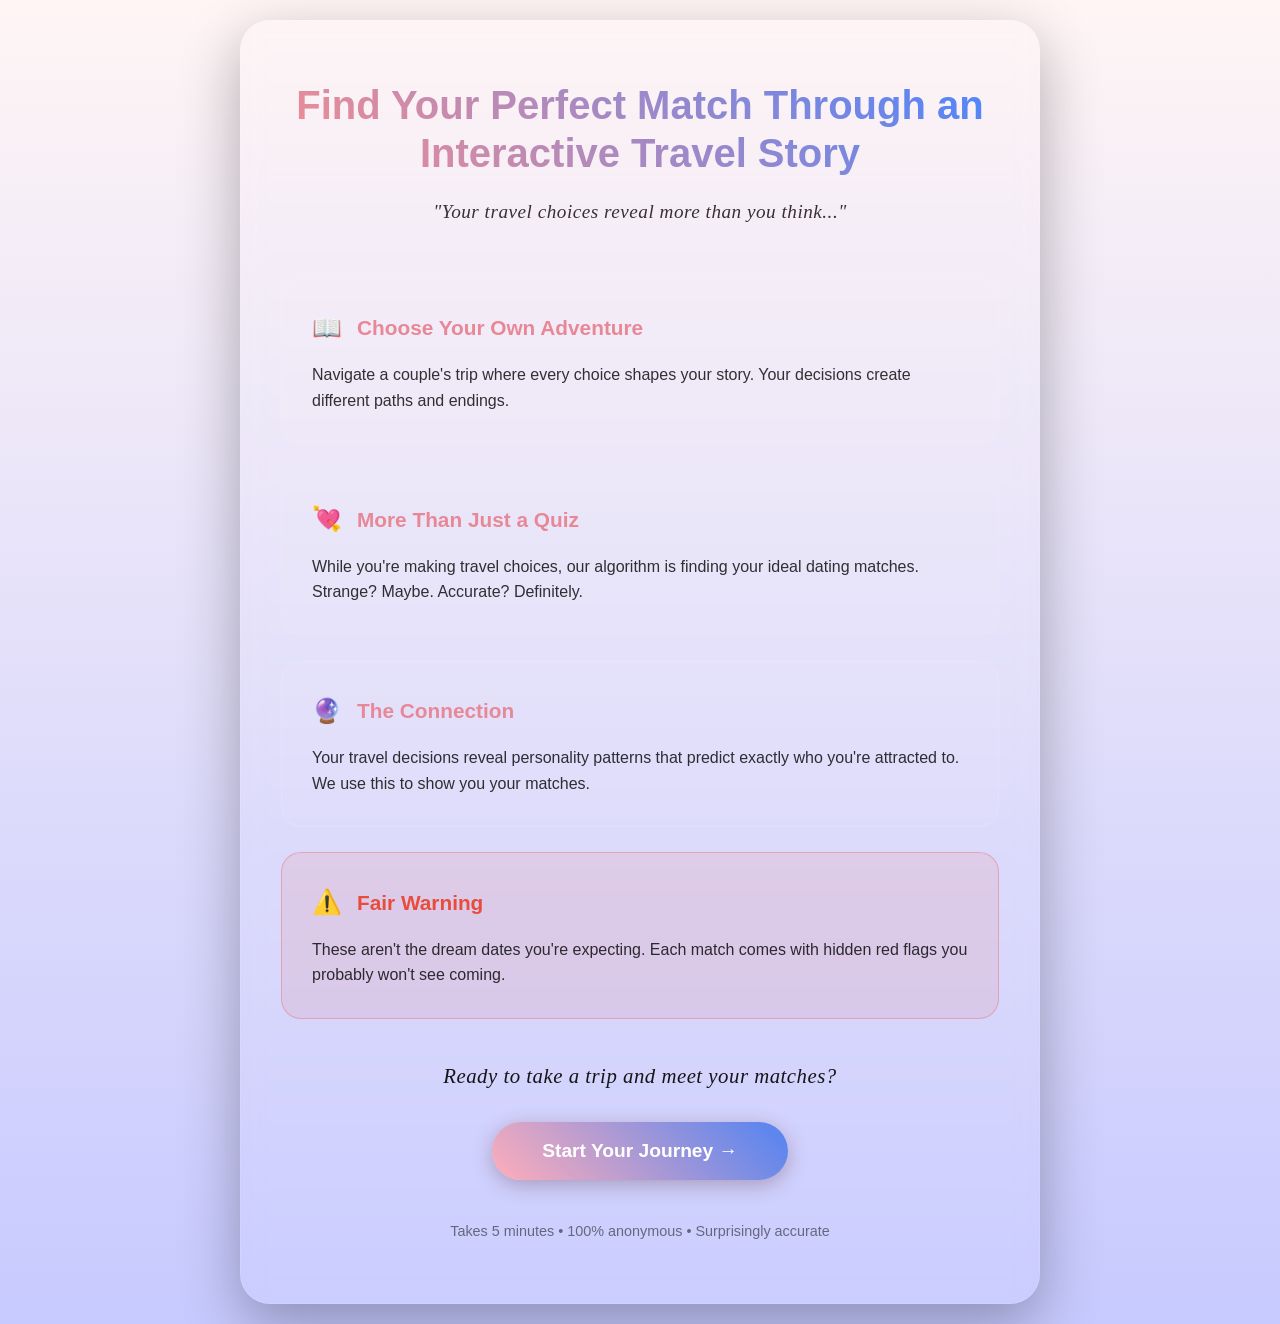
==== commit 7f18a1e1: "Add files via upload" ====
--- a/index.html
+++ b/index.html
@@ -26,8 +26,8 @@
 
         body {
             font-family: -apple-system, BlinkMacSystemFont, 'Segoe UI', Roboto, sans-serif;
-            background: linear-gradient(135deg, #1a1a2e 0%, #16213e 100%);
-            color: #ffffff;
+            background: linear-gradient(#fff5f5 0%, rgba(0, 13, 255, 0.22) 100%);
+            color: #000000;
             min-height: 100vh;
             line-height: 1.6;
         }
@@ -66,7 +66,7 @@
         .main-title {
             font-size: 2.5em;
             margin-bottom: 10px;
-            background: linear-gradient(45deg, #f39c12, #e74c3c);
+            background: linear-gradient(45deg, #f86d6dc2, #0c5dffbb);
             -webkit-background-clip: text;
             -webkit-text-fill-color: transparent;
             background-clip: text;
@@ -75,7 +75,7 @@
 
         .subtitle {
             font-size: 1.2em;
-            color: rgba(255, 255, 255, 0.8);
+            color: rgba(8, 0, 0, 0.8);
             margin-top: 20px;
             font-family: Georgia, serif;
             font-style: italic;
@@ -102,7 +102,7 @@
         .feature-card:hover {
             transform: translateY(-5px);
             box-shadow: 0 10px 30px rgba(0, 0, 0, 0.3);
-            border-color: rgba(243, 156, 18, 0.3);
+            border-color: rgba(18, 70, 243, 0.3);
         }
 
         .feature-header {
@@ -119,12 +119,12 @@
         .feature-title {
             font-size: 1.3em;
             font-weight: bold;
-            color: #f39c12;
+            color: #e88896;
         }
 
         .feature-description {
             line-height: 1.6;
-            color: rgba(255, 255, 255, 0.8);
+            color: rgba(0, 0, 0, 0.8);
         }
 
         /* Warning Card */
@@ -152,14 +152,14 @@
         .cta-question {
             font-size: 1.3em;
             margin-bottom: 25px;
-            color: rgba(255, 255, 255, 0.9);
+            color: rgba(0, 0, 0, 0.9);
             font-family: Georgia, serif;
             font-style: italic;
             letter-spacing: 0.5px;
         }
 
         .start-btn, .next-btn {
-            background: linear-gradient(45deg, #f39c12, #e74c3c);
+            background: linear-gradient(45deg, #ffadb9, #2366edbb);
             color: white;
             border: none;
             padding: 18px 50px;
@@ -168,14 +168,14 @@
             cursor: pointer;
             font-weight: bold;
             transition: all 0.3s ease;
-            box-shadow: 0 5px 20px rgba(243, 156, 18, 0.3);
+            box-shadow: 0 5px 20px rgb(84 32 45 / 30%);
             display: block;
             margin: 30px auto 0;
         }
 
         .start-btn:hover, .next-btn:hover:not(:disabled) {
             transform: translateY(-3px);
-            box-shadow: 0 10px 30px rgba(247, 158, 15, 0.5);
+            box-shadow: 0 10px 30px #51488180;
         }
 
         .next-btn:disabled {
@@ -187,7 +187,7 @@
         .trust-section {
             margin-top: 40px;
             text-align: center;
-            color: rgba(255, 255, 255, 0.5);
+            color: rgba(0, 0, 0, 0.5);
             font-size: 0.9em;
         }
 
@@ -205,22 +205,22 @@
         .demographic-section select {
             width: 100%;
             padding: 15px;
-            background: rgba(255, 255, 255, 0.1);
-            border: 2px solid rgba(255, 255, 255, 0.2);
+            background: rgb(60 47 47 / 10%);
+            border: 2px solid rgb(255 135 135 / 20%);
             border-radius: 12px;
-            color: white;
+            color: rgb(0, 0, 0);
             font-size: 1em;
         }
 
         .demographic-section select option {
             background: #1a1a2e;
-            color: white;
+            color: rgb(10, 0, 0);
         }
 
         .demographic-section select:focus {
             outline: none;
-            border-color: #f39c12;
-            box-shadow: 0 0 20px rgba(243, 156, 18, 0.3);
+            border-color: #a88086;
+            box-shadow: 0 0 20px rgba(251, 154, 154, 0.3);
         }
 
         /* Progress Bar */
@@ -230,7 +230,7 @@
         }
 
         .progress-counter {
-            color: #f39c12;
+            color: #241a2e;
             font-weight: bold;
             margin-bottom: 10px;
             display: block;
@@ -247,7 +247,7 @@
 
         .progress-bar-fill {
             height: 100%;
-            background: linear-gradient(45deg, #f39c12, #e74c3c);
+            background: linear-gradient(45deg, #ffa9cb, #225df37a);
             transition: width 0.3s ease;
             border-radius: 4px;
         }
@@ -267,18 +267,18 @@
 
         /* Scenario Section */
         .scenario {
-            background: linear-gradient(135deg, rgba(243, 156, 18, 0.1) 0%, rgba(231, 76, 60, 0.1) 100%);
-            border: 2px solid rgba(243, 156, 18, 0.3);
+            background: linear-gradient(135deg, rgb(255 255 255 / 10%) 0%, #eee2ff 100%);
+            border: 2px solid #cca8ca;
             padding: 30px;
             border-radius: 20px;
             margin-bottom: 40px;
             font-size: 1.2em;
             line-height: 1.8;
-            color: #ffffff;
+            color: #030000;
             font-weight: 500;
             text-align: center;
             position: relative;
-            box-shadow: 0 5px 20px rgba(243, 156, 18, 0.2);
+            box-shadow: 0 5px 20px #655f6e;
         }
 
         .scenario::before {
@@ -288,7 +288,7 @@
             left: 30px;
             background: #1a1a2e;
             padding: 0 15px;
-            color: #f39c12;
+            color: #e88896;
             font-size: 0.8em;
             font-weight: bold;
             letter-spacing: 2px;
@@ -302,9 +302,14 @@
             margin-bottom: 40px;
         }
 
+        .choice.selected {
+            background: rgb(247 110 123 / 11%);
+            border-color: #ff9dab;
+        }
+
         .choice {
-            background: rgba(255, 255, 255, 0.05);
-            border: 2px solid rgba(255, 255, 255, 0.1);
+            background: rgb(255 255 255 / 0%);
+            border: 2px solid rgb(252 127 127 / 41%);
             padding: 25px;
             border-radius: 15px;
             cursor: pointer;
@@ -317,19 +322,21 @@
 
         .choice:hover {
             background: rgba(255, 255, 255, 0.15);
-            border-color: #f39c12;
+            border-color: #ff9dab;
             transform: translateY(-2px);
-            box-shadow: 0 5px 20px rgba(243, 156, 18, 0.3);
-        }
-
-        .choice.selected {
-            background: rgba(243, 156, 18, 0.2);
-            border-color: #f39c12;
+            box-shadow: 0 5px 20px rgba(208, 143, 255, 0.3);
+        }
+
+        .element.style {
+            text-align: center;
+            color: #e88896;
+            margin-bottom: 20px;
+            font-size: 0.9em;
         }
 
         .multi-select-info {
             text-align: center;
-            color: #f39c12;
+            color: rgb(142 51 201 / 53%);
             margin-bottom: 20px;
             font-weight: bold;
         }
@@ -343,13 +350,14 @@
         }
 
         .personality-intro {
-            background: rgba(243, 156, 18, 0.1);
-            border: 2px solid rgba(243, 156, 18, 0.3);
+            background: rgb(212 223 255 / 73%);
+            border: 2px solid #cfcbff;
             padding: 30px;
             border-radius: 15px;
             margin-bottom: 30px;
             text-align: center;
         }
+        
 
         .personality-text {
             font-size: 1.2em;
@@ -359,7 +367,7 @@
 
         .warning-text {
             font-size: 1.1em;
-            color: #f39c12;
+            color: #ff2400de;
             font-weight: bold;
             margin-top: 20px;
             animation: pulse 2s infinite;
@@ -429,23 +437,23 @@
         }
 
         .card-front {
-            background: linear-gradient(135deg, #2a2a3e 0%, #1a1a2e 100%);
-            border: 2px solid rgba(243, 156, 18, 0.3);
+            background: linear-gradient(358deg, #e97e7e40 0%, #277dff17 100%);
+            border: 2px solid rgb(246 166 166 / 30%);
         }
 
         .card-back {
-            background: linear-gradient(135deg, #3a1a1a 0%, #2a0a0a 100%);
-            border: 2px solid rgba(231, 76, 60, 0.5);
+            background: linear-gradient(135deg, #7b3636 0%, #5a2f2f 100%);
+            border: 2px solid #f86d6d;
             transform: rotateY(180deg);
         }
 
         .match-percentage {
             position: absolute;
-            top: 20px;
-            right: 20px;
+            top: 1px;
+            right: 1px;
             background: rgba(231, 76, 60, 0.9);
             color: white;
-            padding: 10px 15px;
+            padding: 5px 9px;
             border-radius: 30px;
             font-weight: bold;
             font-size: 1.1em;
@@ -453,7 +461,7 @@
 
         .card-title {
             font-size: 1.5em;
-            color: #f39c12;
+            color: #e88896;
             margin-bottom: 20px;
             text-transform: uppercase;
             letter-spacing: 1px;
@@ -485,7 +493,7 @@
         }
 
         .click-to-flip {
-            background: rgba(243, 156, 18, 0.2);
+            background: rgba(255, 84, 84, 0.2);
             padding: 10px 20px;
             border-radius: 30px;
             font-size: 0.9em;
@@ -512,7 +520,7 @@
         }
 
         .red-flag strong {
-            color: #e74c3c;
+            color: #df0000;
             display: block;
             margin-bottom: 5px;
         }
@@ -582,6 +590,165 @@
             background: rgba(52, 152, 219, 0.9);
             color: white;
         }
+
+        .archetype-keywords {
+            display: flex;
+            flex-wrap: wrap;
+            gap: 10px;
+            justify-content: center;
+            margin-bottom: 25px;
+            padding: 20px 0;
+        }
+
+        .keyword-tag {
+            background: linear-gradient(45deg, #ff8495a8, #ff7388ab);
+            border: 1px solid #c2bfff;
+            color: #fafafa;
+            padding: 8px 16px;
+            border-radius: 25px;
+            font-size: 0.9em;
+            font-weight: 600;
+            text-transform: uppercase;
+            letter-spacing: 0.5px;
+            animation: fadeInUp 0.6s ease-out forwards;
+            opacity: 0;
+            transform: translateY(20px);
+        }
+
+        .keyword-tag:nth-child(1) { animation-delay: 0.1s; }
+        .keyword-tag:nth-child(2) { animation-delay: 0.2s; }
+        .keyword-tag:nth-child(3) { animation-delay: 0.3s; }
+        .keyword-tag:nth-child(4) { animation-delay: 0.4s; }
+        .keyword-tag:nth-child(5) { animation-delay: 0.5s; }
+        .keyword-tag:nth-child(6) { animation-delay: 0.6s; }
+
+        @keyframes fadeInUp {
+            to {
+                opacity: 1;
+                transform: translateY(0);
+            }
+        }
+
+        .keyword-tag:hover {
+            background: linear-gradient(45deg, rgba(243, 156, 18, 0.3), rgba(231, 76, 60, 0.3));
+            border-color: rgba(243, 156, 18, 0.6);
+            transform: translateY(-2px);
+            box-shadow: 0 5px 15px rgba(243, 156, 18, 0.2);
+            transition: all 0.3s ease;
+        }
+
+        /* Mobile responsive */
+        @media (max-width: 768px) {
+            .archetype-keywords {
+                gap: 8px;
+                padding: 15px 0;
+            }
+            
+            .keyword-tag {
+                padding: 6px 12px;
+                font-size: 0.8em;
+            }
+        }
+        .section-header {
+            text-align: center;
+            margin: 40px auto 30px;
+            max-width: 700px;
+        }
+
+        .section-title {
+            font-size: 2.2em;
+            margin-bottom: 15px;
+            background: linear-gradient(45deg, #ff8d9e, #7276f4);
+            -webkit-background-clip: text;
+            -webkit-text-fill-color: transparent;
+            background-clip: text;
+            font-weight: 700;
+            letter-spacing: -0.5px;
+        }
+
+        .section-subtitle {
+            font-size: 1.2em;
+            color: rgba(0, 0, 0, 0.8);
+            line-height: 1.6;
+            margin: 0;
+            font-style: italic;
+        }
+
+        /* Toxic section styling */
+        .toxic-section-divider {
+            margin: 60px 0 40px;
+            padding: 40px 0;
+            background: rgb(255 24 0 / 5%);
+            border-top: 2px solid rgb(0 0 0 / 20%);
+            border-bottom: 2px solid rgb(255 24 0 / 20%);
+        }
+
+        .toxic-header {
+            margin: 0 auto;
+        }
+
+        .toxic-title {
+            background: linear-gradient(45deg, #e74c3c, #c0392b);
+            -webkit-background-clip: text;
+            -webkit-text-fill-color: transparent;
+            background-clip: text;
+            animation: pulse-warning 2s ease-in-out infinite;
+        }
+
+        .toxic-header .section-subtitle {
+            color: rgba(255, 255, 255, 0.9);
+            font-weight: 600;
+        }
+
+        @keyframes pulse-warning {
+            0%, 100% { 
+                filter: brightness(1);
+                transform: scale(1);
+            }
+            50% { 
+                filter: brightness(1.1);
+                transform: scale(1.02);
+            }
+        }
+
+        /* Mobile responsive */
+        @media (max-width: 768px) {
+            .section-title {
+                font-size: 1.8em;
+            }
+            
+            .section-subtitle {
+                font-size: 1.1em;
+                padding: 0 15px;
+            }
+            
+            .toxic-section-divider {
+                margin: 40px 0 30px;
+                padding: 30px 0;
+            }
+        }
+
+        /* Animation for section reveals */
+        .section-header {
+            animation: fadeInUp 0.8s ease-out;
+        }
+
+        .toxic-section-divider {
+            animation: slideInFromBottom 1s ease-out 0.5s both;
+        }
+
+        @keyframes slideInFromBottom {
+            from {
+                opacity: 0;
+                transform: translateY(50px);
+            }
+            to {
+                opacity: 1;
+                transform: translateY(0);
+            }
+        }
+
+
     </style>
 </head>
 <body>
@@ -658,7 +825,7 @@
     <!-- Demographics Screen -->
     <div id="demographics-screen" class="hidden">
         <div class="container">
-            <h2 style="text-align: center; color: #f39c12; margin-bottom: 30px;">Tell Us About Yourself</h2>
+            <h2 style="text-align: center; color: #e88896; margin-bottom: 30px;">Tell Us About Yourself</h2>
             <p style="text-align: center; opacity: 0.8; margin-bottom: 40px;">This helps us provide more personalized insights</p>
             
             <div class="demographic-section">
@@ -721,89 +888,90 @@
 
     <script>
         // Quiz data structure with ALL original questions
+        // Weekend City Adventure - Complete question set maintaining all psychological insights
         const questions = {
             "1": {
-                scenario: "First you need to decide on your travel itinerary. How many days do you want your trip to be?",
+                scenario: "You're planning a weekend getaway to a city a few hours away. How many days do you want your trip to be?",
                 choices: [
                     { text: "Let's pick whatever number of days makes us both feel relaxed and connected.", next: "2", scores: { emotional: 2, logical: 0, exploratory: 0 } },
-                    { text: "I'll run the costs and schedules to choose the most efficient trip length.", next: "2", scores: { emotional: 0, logical: 2, exploratory: 0 } },
-                    { text: "Let's go as long as our schedules allow—more days means more chances for spontaneous adventures.", next: "2", scores: { emotional: 0, logical: 0, exploratory: 2 } }
+                    { text: "I'll check our budget and work schedules to choose the most practical trip length.", next: "2", scores: { emotional: 0, logical: 2, exploratory: 0 } },
+                    { text: "Let's go as long as we can manage—more days means more chances for spontaneous adventures.", next: "2", scores: { emotional: 0, logical: 0, exploratory: 2 } }
                 ]
             },
             "2": {
-                scenario: "Now you need to decide on where to go. You have always wanted to visit Paris but your partner thinks London would be more fun.",
-                choices: [
-                    { text: "If London makes you happier, I'm good with it.", next: "3.1", scores: { emotional: 2, logical: 0, exploratory: 0 } },
-                    { text: "Paris makes more sense—better flights, lower costs, and amazing attractions.", next: "3.2", scores: { emotional: 0, logical: 2, exploratory: 0 } },
-                    { text: "London just feels right to me—I love the idea of exploring somewhere unexpected.", next: "3.1", scores: { emotional: 0, logical: 0, exploratory: 2 } }
+                scenario: "Now you need to decide where to stay. You've always wanted to experience the historic downtown area, but your partner thinks the trendy arts district would be more fun.",
+                choices: [
+                    { text: "If the arts district makes you happier, I'm good with it.", next: "3.1", scores: { emotional: 2, logical: 0, exploratory: 0 } },
+                    { text: "Downtown makes more sense—easier parking, better access to major attractions, and more dining options.", next: "3.2", scores: { emotional: 0, logical: 2, exploratory: 0 } },
+                    { text: "The arts district just feels right to me—I love the idea of exploring somewhere more creative and unexpected.", next: "3.1", scores: { emotional: 0, logical: 0, exploratory: 2 } }
                 ]
             },
             "3.1": {
-                scenario: "You guys are going to London!! You are excited, But the night before the flight your partner told you work came up and they had to stay behind for another day.",
-                choices: [
-                    { text: "I'll cancel and rebook so we arrive together. I don't want to be in a new place alone.", next: "4.1", scores: { emotional: 2, logical: 0, exploratory: 0 } },
-                    { text: "I'll compare rebooking fees; if it's too high, I'll go ahead today, check in, and you can join me tomorrow.", next: "4.3", scores: { emotional: 0, logical: 2, exploratory: 0 } },
-                    { text: "This is actually great—more time to plan my day. I'll go today solo and explore until you arrive tomorrow.", next: "4.3", scores: { emotional: 0, logical: 0, exploratory: 2 } }
+                scenario: "You guys are heading to the arts district! You're excited. But the night before you leave, your partner tells you work came up and they have to stay behind for another day.",
+                choices: [
+                    { text: "I'll cancel and reschedule so we arrive together. I don't want to explore a new city alone.", next: "4.1", scores: { emotional: 2, logical: 0, exploratory: 0 } },
+                    { text: "I'll compare cancellation fees; if it's too expensive, I'll drive up today, check in, and you can join me tomorrow.", next: "4.3", scores: { emotional: 0, logical: 2, exploratory: 0 } },
+                    { text: "This is actually great—more time to wander around solo. I'll head up today and explore until you arrive tomorrow.", next: "4.3", scores: { emotional: 0, logical: 0, exploratory: 2 } }
                 ]
             },
             "3.2": {
-                scenario: "You guys are going to Paris!! You are excited, But the night before the flight your partner told you work came up and they had to stay behind for another day.",
-                choices: [
-                    { text: "I don't want to experience a new city without you. Let me rebook so we can go together.", next: "4.2", scores: { emotional: 2, logical: 0, exploratory: 0 } },
-                    { text: "Let me check the rebooking fees first. If they're reasonable, I'll wait. If not, I'll go ahead and you can join tomorrow.", next: "4.4", scores: { emotional: 0, logical: 2, exploratory: 0 } },
-                    { text: "Actually, this could be fun! I'll go explore on my own today and have stories to share when you arrive.", next: "4.4", scores: { emotional: 0, logical: 0, exploratory: 2 } }
+                scenario: "You guys are staying downtown! You're excited. But the night before you leave, your partner tells you work came up and they have to stay behind for another day.",
+                choices: [
+                    { text: "I don't want to experience a new city without you. Let me reschedule so we can go together.", next: "4.2", scores: { emotional: 2, logical: 0, exploratory: 0 } },
+                    { text: "Let me check the rescheduling costs first. If they're reasonable, I'll wait. If not, I'll go ahead and you can join tomorrow.", next: "4.4", scores: { emotional: 0, logical: 2, exploratory: 0 } },
+                    { text: "Actually, this could be fun! I'll go explore downtown on my own and have stories to share when you arrive.", next: "4.4", scores: { emotional: 0, logical: 0, exploratory: 2 } }
                 ]
             },
             "4.1": {
-                scenario: "You canceled your flight and booked a hotel near the airport. It's late evening and your partner still hasn't replied to any texts all day.",
+                scenario: "You canceled your trip and are staying home tonight. It's late evening and your partner still hasn't replied to any texts all day.",
                 choices: [
                     { text: "You pick up your phone again and text: 'Please let me know you're okay—I'm really worried.'", next: "5.1", scores: { emotional: 2, logical: 0, exploratory: 0 } },
-                    { text: "You decide to leave the hotel for a bit—grab coffee at a nearby café and take photos of the city at night until they respond.", next: "5.1", scores: { emotional: 0, logical: 2, exploratory: 0 } },
-                    { text: "They're probably still tied up with work. I'll confirm that everything on my end is in order and avoid reaching out until necessary.", next: "5.1", scores: { emotional: 0, logical: 0, exploratory: 2 } }
+                    { text: "You decide to leave the house for a bit—grab coffee at a nearby café and take a walk until they respond.", next: "5.1", scores: { emotional: 0, logical: 2, exploratory: 0 } },
+                    { text: "They're probably still tied up with work. I'll confirm that our rescheduled plans are all set and avoid reaching out until necessary.", next: "5.1", scores: { emotional: 0, logical: 0, exploratory: 2 } }
                 ]
             },
             "4.2": {
-                scenario: "You canceled your flight and booked a hotel near the airport. It's late evening and your partner still hasn't replied to any texts all day.",
+                scenario: "You canceled your trip and are staying home tonight. It's late evening and your partner still hasn't replied to any texts all day.",
                 choices: [
                     { text: "You pick up your phone again and text: 'Please let me know you're okay—I'm really worried.'", next: "5.2", scores: { emotional: 2, logical: 0, exploratory: 0 } },
-                    { text: "They're probably swamped with work. I'll explore the area and grab coffee until they respond.", next: "5.2", scores: { emotional: 0, logical: 2, exploratory: 0 } },
-                    { text: "Work emergencies happen. I'll double-check our new flight details and wait for them to reach out.", next: "5.2", scores: { emotional: 0, logical: 0, exploratory: 2 } }
+                    { text: "They're probably swamped with work. I'll get some fresh air and grab coffee until they respond.", next: "5.2", scores: { emotional: 0, logical: 2, exploratory: 0 } },
+                    { text: "Work emergencies happen. I'll double-check our new hotel booking and wait for them to reach out.", next: "5.2", scores: { emotional: 0, logical: 0, exploratory: 2 } }
                 ]
             },
             "4.3": {
-                scenario: "You arrive in London alone because your partner's flight was pushed to tomorrow. Your hotel room is booked; it's 10 AM and you have a free day.",
-                choices: [
-                    { text: "I'll go spend time in that beautiful café we always wanted to visit—and send you a photo so you feel part of it.", next: "5.3", scores: { emotional: 2, logical: 0, exploratory: 0 } },
-                    { text: "Let's stick to the plan and take that tour since I'm already here—no need to reinvent the day.", next: "5.3", scores: { emotional: 0, logical: 2, exploratory: 0 } },
+                scenario: "You arrive in the arts district alone because your partner's trip was pushed to tomorrow. Your hotel room is ready; it's 2 PM and you have the whole afternoon free.",
+                choices: [
+                    { text: "I'll go to that cute gallery café we both wanted to visit—and send them a photo so they feel part of it.", next: "5.3", scores: { emotional: 2, logical: 0, exploratory: 0 } },
+                    { text: "Let's stick to the plan and take that self-guided art walk since I'm already here—no need to reinvent the day.", next: "5.3", scores: { emotional: 0, logical: 2, exploratory: 0 } },
                     { text: "I'll just wander around and see what catches my eye in this neighborhood.", next: "5.3", scores: { emotional: 0, logical: 0, exploratory: 2 } }
                 ]
             },
             "4.4": {
-                scenario: "You arrive in Paris alone because your partner's flight was pushed to tomorrow. Your hotel room is booked; it's 10 AM and you have a free day.",
-                choices: [
-                    { text: "I'll go spend time in that beautiful café we always wanted to visit—and send them a photo so they feel part of it.", next: "5.4", scores: { emotional: 2, logical: 0, exploratory: 0 } },
-                    { text: "Let's stick to the plan and take that tour since I'm already here—no need to reinvent the day.", next: "5.4", scores: { emotional: 0, logical: 2, exploratory: 0 } },
-                    { text: "I'll just wander around and see what catches my eye in this neighborhood.", next: "5.4", scores: { emotional: 0, logical: 0, exploratory: 2 } }
+                scenario: "You arrive downtown alone because your partner's trip was pushed to tomorrow. Your hotel room is ready; it's 2 PM and you have the whole afternoon free.",
+                choices: [
+                    { text: "I'll go to that historic café we both wanted to visit—and send them photos so they feel part of it.", next: "5.4", scores: { emotional: 2, logical: 0, exploratory: 0 } },
+                    { text: "Let's stick to the plan and take that walking tour since I'm already here—no need to change everything.", next: "5.4", scores: { emotional: 0, logical: 2, exploratory: 0 } },
+                    { text: "I'll just wander around and see what catches my eye in these historic streets.", next: "5.4", scores: { emotional: 0, logical: 0, exploratory: 2 } }
                 ]
             },
             "5.1": {
-                scenario: "Later, your partner arrives at the hotel. 'Work has been crazy and I'm sorry for not replying to your texts all day,' they say.",
+                scenario: "Later, your partner arrives at your place. 'Work has been crazy and I'm sorry for not replying to your texts all day,' they say.",
                 choices: [
                     { text: "I was so worried! I felt completely ignored and it really hurt my feelings. I need you to understand how that made me feel.", next: "6.1", scores: { emotional: 2, logical: 0, exploratory: 0 } },
                     { text: "I understand work gets hectic. Just send a quick 'busy today' text next time so I know what's happening.", next: "6.1", scores: { emotional: 0, logical: 2, exploratory: 0 } },
-                    { text: "No worries! I ended up discovering some cool places on my own. Actually worked out pretty well - want to hear about it?", next: "6.1", scores: { emotional: 0, logical: 0, exploratory: 2 } }
+                    { text: "No worries! I ended up discovering some cool local places on my own. Actually worked out pretty well - want to hear about it?", next: "6.1", scores: { emotional: 0, logical: 0, exploratory: 2 } }
                 ]
             },
             "5.2": {
-                scenario: "Later, your partner arrives at the hotel. 'Work has been crazy and I'm sorry for not replying to your texts all day,' they say.",
+                scenario: "Later, your partner arrives at your place. 'Work has been crazy and I'm sorry for not replying to your texts all day,' they say.",
                 choices: [
                     { text: "I was so worried! I felt completely ignored and it really hurt my feelings. I need you to understand how that made me feel.", next: "6.2", scores: { emotional: 2, logical: 0, exploratory: 0 } },
                     { text: "I understand work gets hectic. Just send a quick 'busy today' text next time so I know what's happening.", next: "6.2", scores: { emotional: 0, logical: 2, exploratory: 0 } },
-                    { text: "No worries! I ended up discovering some cool places on my own. Actually worked out pretty well - want to hear about it?", next: "6.2", scores: { emotional: 0, logical: 0, exploratory: 2 } }
+                    { text: "No worries! I ended up discovering some cool local places on my own. Actually worked out pretty well - want to hear about it?", next: "6.2", scores: { emotional: 0, logical: 0, exploratory: 2 } }
                 ]
             },
             "5.3": {
-                scenario: "You're walking down a bustling London street when you see a street artist creating an incredible portrait—but your phone battery is at 5%.",
+                scenario: "You're walking through the arts district when you see a street artist creating an incredible mural—but your phone battery is at 5%.",
                 choices: [
                     { text: "This is too amazing not to capture—I'll risk my phone dying for this moment.", next: "6.3", scores: { emotional: 0, logical: 0, exploratory: 2 } },
                     { text: "I'll snap one quick photo, then save the rest of my battery.", next: "6.3", scores: { emotional: 0, logical: 2, exploratory: 0 } },
@@ -811,7 +979,7 @@
                 ]
             },
             "5.4": {
-                scenario: "You're strolling down Rue Montorgueil when you hear a street musician playing something so moving you stop in your tracks—but your phone battery is at 5%.",
+                scenario: "You're strolling through downtown when you hear a street musician playing something so moving you stop in your tracks—but your phone battery is at 5%.",
                 choices: [
                     { text: "This is too amazing not to capture—I'll risk my phone dying for this moment.", next: "6.4", scores: { emotional: 0, logical: 1, exploratory: 1 } },
                     { text: "I'll snap one quick photo, then save the rest of my battery.", next: "6.4", scores: { emotional: 1, logical: 1, exploratory: 0 } },
@@ -819,59 +987,59 @@
                 ]
             },
             "6.1": {
-                scenario: "The next day, you and your partner flew in and checked into your hotel. Now you have a few hours before dinner. Pick exactly two of these to begin your day:",
+                scenario: "The next day, you and your partner drive up to the city and check into your hotel. Now you have a few hours before dinner. Pick exactly two of these to begin your city adventure:",
                 multiSelect: 2,
                 choices: [
-                    { text: "Big Ben & Westminster - Visit the iconic landmark and learn its history", next: "7.1", scores: { emotional: 0, logical: 1, exploratory: 0 } },
-                    { text: "London Eye - Share a romantic moment high above the Thames", next: "7.2", scores: { emotional: 1, logical: 0, exploratory: 0 } },
-                    { text: "Hidden Pub in Covent Garden - Discover a secret local spot off the beaten path", next: "7.3", scores: { emotional: 0, logical: 0, exploratory: 1 } }
+                    { text: "City Hall & Historic District - Visit the iconic buildings and learn about the city's history", next: "7.1", scores: { emotional: 0, logical: 1, exploratory: 0 } },
+                    { text: "Scenic Overlook - Share a romantic moment looking out over the whole city", next: "7.2", scores: { emotional: 1, logical: 0, exploratory: 0 } },
+                    { text: "Hidden Speakeasy - Discover a secret local bar tucked away from the tourist crowds", next: "7.3", scores: { emotional: 0, logical: 0, exploratory: 1 } }
                 ]
             },
             "6.2": {
-                scenario: "The next day, you and your partner flew in and checked into your hotel. Now you have a few hours before dinner. Pick exactly two of these to begin your day:",
+                scenario: "The next day, you and your partner drive up to the city and check into your hotel. Now you have a few hours before dinner. Pick exactly two of these to begin your city adventure:",
                 multiSelect: 2,
                 choices: [
-                    { text: "The Louvre - Explore world-famous art and masterpieces", next: "7.4", scores: { emotional: 0, logical: 1, exploratory: 0 } },
-                    { text: "Eiffel Tower - Share a romantic view from Paris's most iconic spot", next: "7.5", scores: { emotional: 1, logical: 0, exploratory: 0 } },
-                    { text: "Hidden Pâtisserie - Hunt down a secret bakery locals rave about", next: "7.6", scores: { emotional: 0, logical: 0, exploratory: 1 } }
+                    { text: "Art Museum - Explore the city's famous collection and cultural exhibits", next: "7.4", scores: { emotional: 0, logical: 1, exploratory: 0 } },
+                    { text: "Rooftop Garden - Share a romantic view from the city's most beautiful elevated spot", next: "7.5", scores: { emotional: 1, logical: 0, exploratory: 0 } },
+                    { text: "Local Market - Hunt down the authentic food market that locals rave about", next: "7.6", scores: { emotional: 0, logical: 0, exploratory: 1 } }
                 ]
             },
             "6.3": {
                 scenario: "The next day, your partner arrives and you both check into your hotel. With a few hours to kill before dinner, you decide to explore. Pick exactly two activities to start your adventure:",
                 multiSelect: 2,
                 choices: [
-                    { text: "Big Ben & Westminster - Visit the iconic landmark and learn its history", next: "7.1", scores: { emotional: 0, logical: 1, exploratory: 0 } },
-                    { text: "London Eye - Share a romantic moment high above the Thames", next: "7.2", scores: { emotional: 1, logical: 0, exploratory: 0 } },
-                    { text: "Hidden Pub in Covent Garden - Discover a secret local spot off the beaten path", next: "7.3", scores: { emotional: 0, logical: 0, exploratory: 1 } }
+                    { text: "City Hall & Historic District - Visit the iconic buildings and learn about the city's history", next: "7.1", scores: { emotional: 0, logical: 1, exploratory: 0 } },
+                    { text: "Scenic Overlook - Share a romantic moment looking out over the whole city", next: "7.2", scores: { emotional: 1, logical: 0, exploratory: 0 } },
+                    { text: "Hidden Speakeasy - Discover a secret local bar tucked away from the tourist crowds", next: "7.3", scores: { emotional: 0, logical: 0, exploratory: 1 } }
                 ]
             },
             "6.4": {
                 scenario: "The next day, your partner arrives and you both check into your hotel. With a few hours to kill before dinner, you decide to explore. Pick exactly two activities to start your adventure:",
                 multiSelect: 2,
                 choices: [
-                    { text: "The Louvre - Explore world-famous art and masterpieces", next: "7.4", scores: { emotional: 0, logical: 1, exploratory: 0 } },
-                    { text: "Eiffel Tower - Share a romantic view from Paris's most iconic spot", next: "7.5", scores: { emotional: 1, logical: 0, exploratory: 0 } },
-                    { text: "Hidden Pâtisserie - Hunt down a secret bakery locals rave about", next: "7.6", scores: { emotional: 0, logical: 0, exploratory: 1 } }
+                    { text: "Art Museum - Explore the city's famous collection and cultural exhibits", next: "7.4", scores: { emotional: 0, logical: 1, exploratory: 0 } },
+                    { text: "Rooftop Garden - Share a romantic view from the city's most beautiful elevated spot", next: "7.5", scores: { emotional: 1, logical: 0, exploratory: 0 } },
+                    { text: "Local Market - Hunt down the authentic food market that locals rave about", next: "7.6", scores: { emotional: 0, logical: 0, exploratory: 1 } }
                 ]
             },
             "7.1": {
-                scenario: "As you approach Big Ben, your partner suddenly feels overwhelmed by the crowd. They tug your arm and say, 'Can we leave? I can't focus like this.'",
+                scenario: "As you approach the historic district, your partner suddenly feels overwhelmed by the crowd of tourists. They tug your arm and say, 'Can we leave? I can't focus like this.'",
                 choices: [
                     { text: "I'd step aside with them and focus on how they're feeling before anything else.", next: "9.1", scores: { emotional: 2, logical: 0, exploratory: 0 } },
                     { text: "Sure, but let me grab one quick photo since we made it this far.", next: "9.1", scores: { emotional: 0, logical: 2, exploratory: 0 } },
-                    { text: "I'd point toward the church and say, 'Let's try in there instead.'", next: "9.1", scores: { emotional: 0, logical: 0, exploratory: 2 } }
+                    { text: "I'd point toward that quiet side street and say, 'Let's try exploring over there instead.'", next: "9.1", scores: { emotional: 0, logical: 0, exploratory: 2 } }
                 ]
             },
             "7.2": {
-                scenario: "You're riding the London Eye just as the sun dips below the skyline. The capsule gently rotates, offering sweeping views over the Thames. Your partner's phone buzzes: it's a text from a friend who has extra tickets to a secret rooftop concert starting now.",
-                choices: [
-                    { text: "I've been dreaming of this ride—let's finish it. We can't bail now; I want us to share this moment.", next: "9.1", scores: { emotional: 2, logical: 0, exploratory: 0 } },
-                    { text: "We paid for this ride and have 20 minutes left. Let's finish, then maybe catch the concert after.", next: "9.1", scores: { emotional: 0, logical: 2, exploratory: 0 } },
-                    { text: "Secret concert? Way more exciting than this tourist trap! Let's go see what happens!", next: "9.1", scores: { emotional: 0, logical: 0, exploratory: 2 } }
+                scenario: "You're at the scenic overlook just as the sun creates perfect golden hour lighting over the city. Your partner's phone buzzes: it's a friend with last-minute tickets to a rooftop concert starting now.",
+                choices: [
+                    { text: "I've been looking forward to this view—let's stay here. We can't leave now; I want us to share this moment.", next: "9.1", scores: { emotional: 2, logical: 0, exploratory: 0 } },
+                    { text: "We came here for the view and have 20 minutes of good light left. Let's finish this, then maybe catch the concert after.", next: "9.1", scores: { emotional: 0, logical: 2, exploratory: 0 } },
+                    { text: "Rooftop concert? Way more exciting than another viewpoint! Let's go see what happens!", next: "9.1", scores: { emotional: 0, logical: 0, exploratory: 2 } }
                 ]
             },
             "7.3": {
-                scenario: "After skipping the big landmarks, you and your partner are wandering side streets. A street performer invites you both to join their improv sketch in front of a small crowd.",
+                scenario: "After finding the hidden speakeasy, the bartender invites you both to join their trivia night that's starting with a small group of regulars.",
                 choices: [
                     { text: "Oh my god, that sounds fun! Are you up for it? Let's do it!", next: "9.1", scores: { emotional: 2, logical: 0, exploratory: 0 } },
                     { text: "Hmm, let me just watch for a sec to see what we're getting into first.", next: "9.1", scores: { emotional: 0, logical: 2, exploratory: 0 } },
@@ -879,63 +1047,62 @@
                 ]
             },
             "7.4": {
-                scenario: "You're at the Louvre with only two hours before it closes. There are so many famous works to see, but you can't possibly visit everything. How do you decide what to prioritize?",
-                choices: [
-                    { text: "I really want to see the Mona Lisa—that's been on my bucket list forever!", next: "9.2", scores: { emotional: 2, logical: 0, exploratory: 0 } },
-                    { text: "Let's pick the top 3 must-see sections and focus on those so we don't waste time.", next: "9.2", scores: { emotional: 0, logical: 2, exploratory: 0 } },
+                scenario: "You're at the art museum with only two hours before it closes. There are so many exhibits to see, but you can't possibly visit everything. How do you decide what to prioritize?",
+                choices: [
+                    { text: "I really want to see the contemporary wing—that's been on my list forever!", next: "9.2", scores: { emotional: 2, logical: 0, exploratory: 0 } },
+                    { text: "Let's pick the top 3 must-see exhibits and focus on those so we don't waste time wandering.", next: "9.2", scores: { emotional: 0, logical: 2, exploratory: 0 } },
                     { text: "Let's just wander and see what draws us in—we might discover something amazing.", next: "9.2", scores: { emotional: 0, logical: 0, exploratory: 2 } }
                 ]
             },
             "7.5": {
-                scenario: "Your partner wants to write a love note and lock it at the top of the Eiffel Tower. You're not sure.",
-                choices: [
-                    { text: "It might be cheesy, but it's meaningful to them—so I'd go for it.", next: "9.2", scores: { emotional: 2, logical: 0, exploratory: 0 } },
-                    { text: "I'd prefer snapping a great picture—something we'll actually keep and look at.", next: "9.2", scores: { emotional: 0, logical: 2, exploratory: 0 } },
-                    { text: "Let's write it but hide it somewhere unexpected up there—feels more fun and personal.", next: "9.2", scores: { emotional: 0, logical: 0, exploratory: 2 } }
+                scenario: "Your partner wants to write your initials somewhere at the rooftop garden as a memory of your trip. You're not sure how you feel about it.",
+                choices: [
+                    { text: "It might be a bit cheesy, but it's meaningful to them—so I'd go for it.", next: "9.2", scores: { emotional: 2, logical: 0, exploratory: 0 } },
+                    { text: "I'd prefer taking a great selfie—something we'll actually keep and look at later.", next: "9.2", scores: { emotional: 0, logical: 2, exploratory: 0 } },
+                    { text: "Let's write them but somewhere more hidden and unexpected—feels more fun and personal.", next: "9.2", scores: { emotional: 0, logical: 0, exploratory: 2 } }
                 ]
             },
             "7.6": {
-                scenario: "You and your partner discover a small, local pâtisserie filled with beautiful, unique pastries—You're overwhelmed by choice.",
-                choices: [
-                    { text: "I'll let my partner pick.", next: "9.2", scores: { emotional: 2, logical: 0, exploratory: 0 } },
-                    { text: "Check reviews online—let's see what other people say about this place.", next: "9.2", scores: { emotional: 0, logical: 2, exploratory: 0 } },
-                    { text: "Ask the owner for their favorite—you're in adventure mode.", next: "9.2", scores: { emotional: 0, logical: 0, exploratory: 2 } }
+                scenario: "You arrive at the local market filled with amazing food vendors and unique crafts—you're overwhelmed by all the choices.",
+                choices: [
+                    { text: "I'll let my partner pick what looks good to them.", next: "9.2", scores: { emotional: 2, logical: 0, exploratory: 0 } },
+                    { text: "Check reviews online—let's see what other people say are the must-try spots here.", next: "9.2", scores: { emotional: 0, logical: 2, exploratory: 0 } },
+                    { text: "Ask that vendor for their recommendation—when in doubt, trust the locals.", next: "9.2", scores: { emotional: 0, logical: 0, exploratory: 2 } }
                 ]
             },
             "9.1": {
-                scenario: "It's 8 PM in London and you're both starving. You arrive at a busy bistro—there's a 45-minute wait for a table. Your partner suggests grabbing something nearby instead.",
-                choices: [
-                    { text: "But this place looks so cozy and romantic! Can't we just wait? I really had my heart set on this.", next: "10.1", scores: { emotional: 2, logical: 0, exploratory: 0 } },
-                    { text: "45 minutes is too long when we're this hungry. Let's find somewhere nearby - we'll eat sooner and avoid the crowd.", next: "10.1", scores: { emotional: 0, logical: 2, exploratory: 0 } },
-                    { text: "Let's wander and see what we discover! Maybe we'll find some hidden gem or street food we never would have tried otherwise.", next: "10.1", scores: { emotional: 0, logical: 0, exploratory: 2 } }
+                scenario: "It's 7 PM and you're both starving. You find a cozy bistro that looks perfect—there's a 45-minute wait for a table. Your partner suggests finding somewhere else nearby.",
+                choices: [
+                    { text: "But this place looks so perfect and romantic! Can't we just wait? I really had my heart set on this.", next: "10.1", scores: { emotional: 2, logical: 0, exploratory: 0 } },
+                    { text: "45 minutes is too long when we're this hungry. Let's find somewhere nearby - we'll enjoy our food more if we eat sooner.", next: "10.1", scores: { emotional: 0, logical: 2, exploratory: 0 } },
+                    { text: "Let's walk around and see what we discover! Maybe we'll find some hidden gem or food truck we never would have tried.", next: "10.1", scores: { emotional: 0, logical: 0, exploratory: 2 } }
                 ]
             },
             "9.2": {
-                scenario: "It's 8 PM in Paris and you're both starving. You arrive at a busy bistro—there's a 45-minute wait for a table. Your partner suggests grabbing something nearby instead.",
-                choices: [
-                    { text: "But this place looks so cozy and romantic! Can't we just wait? I really had my heart set on this.", next: "10.2", scores: { emotional: 2, logical: 0, exploratory: 0 } },
-                    { text: "45 minutes is too long when we're this hungry. Let's find somewhere nearby - we'll eat sooner and avoid the crowd.", next: "10.2", scores: { emotional: 0, logical: 2, exploratory: 0 } },
-                    { text: "Let's wander and see what we discover! Maybe we'll find some hidden gem or street food we never would have tried otherwise.", next: "10.2", scores: { emotional: 0, logical: 0, exploratory: 2 } }
+                scenario: "It's 7 PM and you're both starving. You find a cozy bistro that looks perfect—there's a 45-minute wait for a table. Your partner suggests finding somewhere else nearby.",
+                choices: [
+                    { text: "But this place looks so perfect and romantic! Can't we just wait? I really had my heart set on this.", next: "10.2", scores: { emotional: 2, logical: 0, exploratory: 0 } },
+                    { text: "45 minutes is too long when we're this hungry. Let's find somewhere nearby - we'll enjoy our food more if we eat sooner.", next: "10.2", scores: { emotional: 0, logical: 2, exploratory: 0 } },
+                    { text: "Let's walk around and see what we discover! Maybe we'll find some hidden gem or food truck we never would have tried.", next: "10.2", scores: { emotional: 0, logical: 0, exploratory: 2 } }
                 ]
             },
             "10.1": {
-                scenario: "It's nearly midnight and you're both getting tired. You could head back to your hotel, but there's a late-night Thames boat tour departing in 15 minutes, or a 24-hour diner that locals say has the best breakfast in London.",
-                choices: [
-                    { text: "A moonlit boat ride sounds so dreamy! Even though we're tired, imagine how romantic the city lights will look from the water!", next: "end", scores: { emotional: 2, logical: 0, exploratory: 0 } },
-                    { text: "We've had a full day and need rest for tomorrow's plans. Let's head back to the hotel and get proper sleep.", next: "end", scores: { emotional: 0, logical: 2, exploratory: 0 } },
-                    { text: "Local diner at midnight? That's where we'll find the real London experience! Who knows what characters we'll meet there.", next: "end", scores: { emotional: 0, logical: 0, exploratory: 2 } }
+                scenario: "It's nearly 10 PM and you're both getting tired after your big city day. You could head back to your hotel, but there's a late-night jazz club with live music starting in 15 minutes, or a 24-hour diner that locals say has the best breakfast in the city.",
+                choices: [
+                    { text: "Live jazz sounds so romantic! Even though we're tired, imagine how perfect it would be to end our day with music and atmosphere!", next: "end", scores: { emotional: 2, logical: 0, exploratory: 0 } },
+                    { text: "We've had a full day and need rest for tomorrow's exploring. Let's head back to the hotel and get proper sleep.", next: "end", scores: { emotional: 0, logical: 2, exploratory: 0 } },
+                    { text: "Local diner at 10 PM? That's where we'll find the real city experience! Who knows what characters we'll meet there.", next: "end", scores: { emotional: 0, logical: 0, exploratory: 2 } }
                 ]
             },
             "10.2": {
-                scenario: "After dinner, you walked past a late-night cinema showing a classic film that starts in 10 minutes, while across the street there's a 24-hour arcade that looks surprisingly fun and retro.",
-                choices: [
-                    { text: "Ooh, a classic film sounds so romantic! We could snuggle in the dark theater - that feels perfect after dinner together.", next: "end", scores: { emotional: 2, logical: 0, exploratory: 0 } },
+                scenario: "After dinner, you walk past a vintage movie theater showing a classic film that starts in 10 minutes, while across the street there's a retro arcade that looks surprisingly fun and busy.",
+                choices: [
+                    { text: "Ooh, a classic film sounds so romantic! We could share popcorn in the dark theater - that feels perfect after dinner together.", next: "end", scores: { emotional: 2, logical: 0, exploratory: 0 } },
                     { text: "The movie starts in 10 minutes, so we'd have to rush and might miss the beginning. The arcade has no time pressure - better choice.", next: "end", scores: { emotional: 0, logical: 2, exploratory: 0 } },
-                    { text: "An arcade? When's the last time we played old-school games? Let's see what weird vintage stuff they have in there!", next: "end", scores: { emotional: 0, logical: 0, exploratory: 2 } }
+                    { text: "A retro arcade? When's the last time we played old-school games? Let's see what weird vintage stuff they have in there!", next: "end", scores: { emotional: 0, logical: 0, exploratory: 2 } }
                 ]
             }
         };
-
         // Archetype definitions
         const archetypes = [
             { name: "Intellectual", logical: 9, emotional: 2, exploratory: 6 },
@@ -952,30 +1119,30 @@
         const vulnerabilityMappings = {
             "Achiever": [
                 { 
-                    title: "THE CHARMING MANIPULATOR",
-                    characters: ["Loki", "Klaus Mikaelson", "Light Yagami", "Azula"],
+                    title: "THE PUPPET MASTER",
+                    characters: ["Loki", "Klaus Mikaelson", "Light Yagami", "Azula","Jafar"],
                     why: "They're smart. They're intense. They say deep stuff like 'no one really knows me' and you're like... 'I will.' They cry once and suddenly you're emotionally adopted.",
                     plotTwist: "They're not being vulnerable. They're being strategic. You think you're connecting. They're just testing which guilt-trip works best.",
-                    blindSpot: "You confuse 'drama' with 'depth.' You think you're healing them. Actually… you're stuck in Season 6 of their emotional soap opera."
+                    blindSpot: "You mistake their manipulation for strategic brilliance. You think you can 'win' this relationship like a project, but they're playing a game you don't even know exists."
                 },
                 {
-                    title: "THE WALKING TED TALK",
-                    characters: ["Tony Stark", "Light Yagami", "Sherlock Holmes", "Grand Admiral Thrawn"],
+                    title: "MASTER OF EVERYTHING",
+                    characters: ["Dr.Strange", "Light Yagami", "Sherlock Holmes", "Grand Admiral Thrawn"],
                     why: "You love brilliance. You're drawn to people who seem like they have all the answers.",
                     plotTwist: "They're not sharing wisdom. They're building a fanbase with you as audience #1.",
-                    blindSpot: "You confuse charisma with character. Intelligence ≠ emotional safety."
+                    blindSpot: "You think you're networking with a valuable contact who could boost your career. Actually, you're just feeding their ego while they use your ambition for their own validation."
                 }
             ],
             "Intellectual": [
                 {
-                    title: "THE WALKING TED TALK",
-                    characters: ["Tony Stark", "Light Yagami", "Sherlock Holmes", "Grand Admiral Thrawn"],
+                    title: "MASTER OF EVERYTHING",
+                    characters: ["Dr.Strange", "Light Yagami", "Sherlock Holmes", "Grand Admiral Thrawn"],
                     why: "You love brilliance. You're drawn to people who seem like they have all the answers.",
                     plotTwist: "They're not sharing wisdom. They're building a fanbase with you as audience #1.",
                     blindSpot: "You confuse charisma with character. Intelligence ≠ emotional safety."
                 },
                 {
-                    title: "THE RULEBOOK ROMANTIC",
+                    title: "THE DRILL SERGEANT",
                     characters: ["Captain Holt", "Coach Carter", "Major Kuldeep Singh", "Captain Levi"],
                     why: "You love structure. Rules make you feel safe. And when they say 'discipline is love'—you believe it.",
                     plotTwist: "It's not structure. It's control dressed up in duty.",
@@ -985,22 +1152,29 @@
             "Leader": [
                 {
                     title: "THE POWERHOUSE PARTNER",
-                    characters: ["Gustavo Fring", "Logan Roy", "Erwin Smith", "Severus Snape"],
+                    characters: ["Gustavo Fring", "Ra's al Ghul", "Xu Wenwu", "Killmonger"],
                     why: "You like confidence, control, and people who take charge. You think they're strong enough to protect you—and maybe fix you too.",
-                    plotTwist: "They're not protecting you. They're managing you.",
-                    blindSpot: "You confuse intensity for safety. But control isn't care."
+                    plotTwist: "They're not partnering with you. They're positioning themselves above you.",
+                    blindSpot:  "You confuse control with care. But being managed isn't being loved."
                 },
                 {
-                    title: "THE DANGEROUS CHARMER",
-                    characters: ["Damon Salvatore", "Chuck Bass", "James Bond", "Casanova"],
-                    why: "They're smooth, magnetic, and just the right amount of broken. You love the rush.",
+                    title: "THE WALKING TED TALK",
+                    characters: ["Dr.Strange", "Light Yagami", "Sherlock Holmes", "Grand Admiral Thrawn"],
+                    why: "Smart is sexy to you. You love when someone can intellectually challenge you.",
+                    plotTwist: "They're not sharing wisdom. They're building a fanbase with you as audience #1.",
+                    blindSpot: "You think you're networking. Actually, you're just feeding their ego."
+                },
+                {
+                    title: "THE RAKE",
+                    characters: ["Damon Salvatore", "Chuck Bass", "Thomas Shelby", "Gustavo Fring"],
+                    why:  "They're confident, successful, and match your energy. You see them as an equal—someone who could be your power-couple partner.",
                     plotTwist: "They don't want connection. They want conquest.",
-                    blindSpot: "You think you're the exception. You're actually chapter 12."
+                    blindSpot: "You think you're too smart and strong to be manipulated. But your success just makes you a more impressive prize to win.",
                 }
             ],
             "Explorer": [
                 {
-                    title: "THE CHARMING MANIPULATOR",
+                    title: "THE PUPPET MASTER",
                     characters: ["Loki", "Klaus Mikaelson", "Light Yagami", "Azula"],
                     why: "They're smart. They're intense. They say deep stuff like 'no one really knows me' and you're like... 'I will.' They cry once and suddenly you're emotionally adopted.",
                     plotTwist: "They're not being vulnerable. They're being strategic. You think you're connecting. They're just testing which guilt-trip works best.",
@@ -1008,7 +1182,7 @@
                 },
                 {
                     title: "THE ICEBERG",
-                    characters: ["Mr. Darcy", "Don Draper", "Batman", "Gojo Satoru"],
+                    characters: ["Mr. Darcy", "Severus Snape", "Batman", "Gojo Satoru", "Sherlock Holmes"],
                     why: "You love mystery. You want someone who's deep, calm, and hard to reach.",
                     plotTwist: "They're not deep. They're just not showing up.",
                     blindSpot: "You think still waters run deep. But these waters never text back."
@@ -1016,14 +1190,14 @@
             ],
             "Rebel": [
                 {
-                    title: "THE WALKING TED TALK",
+                    title: "MASTER OF EVERYTHING",
                     characters: ["Tony Stark", "Light Yagami", "Sherlock Holmes", "Grand Admiral Thrawn"],
                     why: "You love brilliance. You're drawn to people who seem like they have all the answers.",
                     plotTwist: "They're not sharing wisdom. They're building a fanbase with you as audience #1.",
                     blindSpot: "You confuse charisma with character. Intelligence ≠ emotional safety."
                 },
                 {
-                    title: "THE DANGEROUS CHARMER",
+                    title: "THE RAKE",
                     characters: ["Damon Salvatore", "Chuck Bass", "James Bond", "Casanova"],
                     why: "They're smooth, magnetic, and just the right amount of broken. You love the rush.",
                     plotTwist: "They don't want connection. They want conquest.",
@@ -1032,7 +1206,7 @@
             ],
             "Peacemaker": [
                 {
-                    title: "THE DANGEROUS CHARMER",
+                    title: "THE RAKE",
                     characters: ["Damon Salvatore", "Chuck Bass", "James Bond", "Casanova"],
                     why: "They're smooth, magnetic, and just the right amount of broken. You love the rush.",
                     plotTwist: "They don't want connection. They want conquest.",
@@ -1040,14 +1214,14 @@
                 },
                 {
                     title: "THE POWERHOUSE PARTNER",
-                    characters: ["Gustavo Fring", "Logan Roy", "Erwin Smith", "Severus Snape"],
+                    characters: ["Gustavo Fring", "Ra's al Ghul", "Xu Wenwu", "Killmonger"],
                     why: "You like confidence, control, and people who take charge. You think they're strong enough to protect you—and maybe fix you too.",
                     plotTwist: "They're not protecting you. They're managing you.",
                     blindSpot: "You confuse intensity for safety. But control isn't care."
                 },
                 {
-                    title: "THE CHARMING MANIPULATOR",
-                    characters: ["Loki", "Klaus Mikaelson", "Light Yagami", "Azula"],
+                    title: "THE PUPPET MASTER",
+                    characters: ["Loki", "Klaus Mikaelson", "Light Yagami", "Azula","Jafar"],
                     why: "They're smart. They're intense. They say deep stuff like 'no one really knows me' and you're like... 'I will.' They cry once and suddenly you're emotionally adopted.",
                     plotTwist: "They're not being vulnerable. They're being strategic. You think you're connecting. They're just testing which guilt-trip works best.",
                     blindSpot: "You confuse 'drama' with 'depth.' You think you're healing them. Actually… you're stuck in Season 6 of their emotional soap opera."
@@ -1055,22 +1229,22 @@
             ],
             "Dreamer": [
                 {
-                    title: "THE CHARMING MANIPULATOR",
+                    title: "THE PUPPET MASTER",
                     characters: ["Loki", "Klaus Mikaelson", "Light Yagami", "Azula"],
                     why: "They're smart. They're intense. They say deep stuff like 'no one really knows me' and you're like... 'I will.' They cry once and suddenly you're emotionally adopted.",
                     plotTwist: "They're not being vulnerable. They're being strategic. You think you're connecting. They're just testing which guilt-trip works best.",
                     blindSpot: "You confuse 'drama' with 'depth.' You think you're healing them. Actually… you're stuck in Season 6 of their emotional soap opera."
                 },
                 {
-                    title: "THE CASTLE BUILDER",
-                    characters: ["Ted Mosby", "Nate", "Christian", "Tommy Shelby"],
+                    title: "THE FUTURE FAKER",
+                    characters: ["Ted Mosby", "Howl (Howl's Moving Castle)", "Christian", "Tommy Shelby"],
                     why: "They say all the right things. Future vacations, babies, matching tattoos—you melt.",
                     plotTwist: "They dream big, but disappear when it's time to act.",
                     blindSpot: "You confuse words with plans. Dreams with dates."
                 },
                 {
                     title: "THE POWERHOUSE PARTNER",
-                    characters: ["Gustavo Fring", "Logan Roy", "Erwin Smith", "Severus Snape"],
+                    characters: ["Gustavo Fring", "Ra's al Ghul", "Xu Wenwu", "Killmonger"],
                     why: "You like confidence, control, and people who take charge. You think they're strong enough to protect you—and maybe fix you too.",
                     plotTwist: "They're not protecting you. They're managing you.",
                     blindSpot: "You confuse intensity for safety. But control isn't care."
@@ -1078,15 +1252,15 @@
             ],
             "Caregiver": [
                 {
-                    title: "THE CHARMING MANIPULATOR",
+                    title: "THE PUPPET MASTER",
                     characters: ["Loki", "Klaus Mikaelson", "Light Yagami", "Azula"],
                     why: "They're smart. They're intense. They say deep stuff like 'no one really knows me' and you're like... 'I will.' They cry once and suddenly you're emotionally adopted.",
                     plotTwist: "They're not being vulnerable. They're being strategic. You think you're connecting. They're just testing which guilt-trip works best.",
                     blindSpot: "You confuse 'drama' with 'depth.' You think you're healing them. Actually… you're stuck in Season 6 of their emotional soap opera."
                 },
                 {
-                    title: "THE TRAGIC HERO",
-                    characters: ["BoJack Horseman", "Eeyore", "Werther", "Rue Bennett"],
+                    title: "THE PERPEPTUAL VICTIM",
+                    characters: ["BoJack Horseman", "Eeyore", "Werther", "Rue Bennett","Sasuke (Naruto)"],
                     why: "You're compassionate. You want to help, to rescue, to love someone back to life.",
                     plotTwist: "They don't want change. They want sympathy on tap.",
                     blindSpot: "You think you're their lifeline. But they keep pulling you under."
@@ -1097,33 +1271,41 @@
         // Archetype trait descriptions
         const archetypeTraits = {
             "Intellectual": {
+                keywords: ["Analytical", "Curious", "Logical", "Rational", "Detail-oriented", "Knowledge-seeking"],
                 description: "You possess a highly analytical approach to life, keenly examining and dissecting information to understand things thoroughly. You have an insatiable curiosity and a deep thirst for knowledge that drives you to continuously learn and expand your understanding. You rely heavily on logic and rationality, preferring to make decisions based on facts and reasoned arguments rather than emotions. You're introspective and detail-oriented, often spending significant time in self-reflection and striving for accuracy in your endeavors."
             },
             "Achiever": {
+                keywords: ["Driven", "Goal-oriented", "Competitive", "Organized", "Efficient", "Resilient"],
                 description: "You are highly driven to succeed and set lofty goals that you're determined to achieve. You have a strong desire to outperform others and seek recognition through your accomplishments. You're well-organized, meticulous in planning, and value efficiency. Your identity is closely tied to your professional achievements, and you possess an exceptional ability to concentrate on your goals. You're willing to take calculated risks and show strong resilience in recovering from setbacks."
             },
             "Leader": {
+                keywords: ["Confident", "Decisive", "Charismatic", "Strategic", "Influential", "Ethical"],
                 description: "You have a strong sense of self-assurance and believe in your abilities to make decisions and lead others. You're known for making decisions efficiently under pressure and expressing your views assertively. You possess natural charisma that attracts and motivates others, combined with high emotional intelligence. You're a strategic thinker who can plan for the long-term, and you exhibit a strong sense of ethics and integrity that sets a moral example for others."
             },
             "Explorer": {
+                keywords: ["Adventurous", "Spontaneous", "Energetic", "Fearless", "Adaptable", "Thrill-seeking"],
                 description: "You are driven by a desire to explore and engage with new and diverse experiences. You're often seen as a thrill-seeker who relishes novel situations. You possess high levels of energy and enthusiasm, especially when pursuing activities that excite you. Your spontaneous nature means you often act on impulse, and you exhibit a fearless attitude, willing to take risks others might avoid. You're typically very adaptable, able to adjust to new environments with ease."
             },
             "Rebel": {
+                keywords: ["Independent", "Non-conformist", "Justice-oriented", "Skeptical", "Idealistic", "Unconventional"],
                 description: "You value your independence highly and seek autonomy in your actions and decisions. You resist conforming to societal norms and often question traditional ways of doing things. You're naturally skeptical of authority and have a well-developed sense of justice, willing to fight for causes you believe in. You think outside the box and bring unconventional ideas to the table. Your non-conformist nature makes you seem unpredictable at times, but you're driven by idealism and principle."
             },
             "Peacemaker": {
+                keywords: ["Harmonious", "Empathetic", "Diplomatic", "Patient", "Nurturing", "Supportive"],
                 description: "You are naturally inclined towards maintaining harmony and balance in your environment. You prioritize peace over conflict and often go to great lengths to avoid upsetting situations. You're highly empathetic and capable of understanding others' feelings deeply. You possess a natural talent for diplomacy, often mediating disputes and helping resolve conflicts. You're patient, supportive, and nurturing, providing a calming presence to those around you."
             },
             "Dreamer": {
+                keywords: ["Visionary", "Creative", "Idealistic", "Imaginative", "Sensitive", "Possibility-focused"],
                 description: "You are driven by a strong sense of vision and ideals, with lofty goals to make a significant impact. Your outlook on life is generally positive, seeing the best in people and focusing on possibilities. You possess a creative and imaginative mind, thinking outside the box and coming up with innovative ideas. You're introspective and emotionally sensitive, feeling emotions deeply and connecting with people on a profound level. Your actions are guided by ideals rather than practical considerations."
             },
             "Caregiver": {
+                keywords: ["Nurturing", "Empathetic", "Compassionate", "Reliable", "Self-sacrificing", "Supportive"],
                 description: "You have an inherent desire to care for and nurture others, often putting their needs before your own. You're deeply empathetic and attuned to others' emotions and needs. You exhibit genuine concern for others' welfare and are often involved in helping activities. You show deep compassion and understanding, especially towards those in need. Others see you as reliable and dependable, often turning to you for emotional and practical support."
             }
-        };
+};
 
         // Google Sheets Configuration
-        const GOOGLE_SHEETS_URL = 'https://script.googleusercontent.com/macros/echo?user_content_key=[base64]&lib=Mc53eWp5feOjt_zaJMhTVTMcsi1E5Ab0i';
+        const GOOGLE_SHEETS_URL = 'https://script.google.com/macros/s/AKfycbzxhjLs4pcUVewAJCaRjK8aO4ukhP7MjoVmtpDCF7Htx_AwvZNsr3wuYh3fbhjj_wKq/exec';
 
         // Quiz state variables
         let demographics = { ethnicity: '', orientation: '' };
@@ -1139,25 +1321,24 @@
 
         // Google Sheets Integration Functions
         async function saveDemographicsToSheets(demographicsData, quizResults = null) {
+            const payload = {
+                timestamp: new Date().toISOString(),
+                sessionId: generateSessionId(),
+                ethnicity: demographicsData.ethnicity,
+                orientation: demographicsData.orientation,
+                archetype: quizResults?.archetype || '',
+                emotionalScore: quizResults?.emotional || 0,
+                logicalScore: quizResults?.logical || 0,
+                exploratoryScore: quizResults?.exploratory || 0,
+                userAgent: navigator.userAgent,
+                referrer: document.referrer,
+                domain: window.location.hostname
+            };
+
+            console.log('🚀 Attempting to save data:', payload);
+
+            // Method 1: Direct POST with CORS
             try {
-                showStatus('Saving data...', 'info');
-                
-                const payload = {
-                    timestamp: new Date().toISOString(),
-                    sessionId: generateSessionId(),
-                    ethnicity: demographicsData.ethnicity,
-                    orientation: demographicsData.orientation,
-                    // Quiz results (if completed)
-                    archetype: quizResults?.archetype || '',
-                    emotionalScore: quizResults?.emotional || 0,
-                    logicalScore: quizResults?.logical || 0,
-                    exploratoryScore: quizResults?.exploratory || 0,
-                    userAgent: navigator.userAgent,
-                    referrer: document.referrer
-                };
-
-                console.log('Sending data to Google Sheets:', payload);
-
                 const response = await fetch(GOOGLE_SHEETS_URL, {
                     method: 'POST',
                     headers: {
@@ -1166,22 +1347,98 @@
                     body: JSON.stringify(payload)
                 });
 
-                if (!response.ok) {
-                    throw new Error(`HTTP error! status: ${response.status}`);
+                if (response.ok) {
+                    const result = await response.json();
+                    console.log('✅ Data saved successfully:', result);
+                    showStatus('Data saved!', 'success');
+                    return { status: 'success' };
                 }
-
-                const result = await response.json();
-                console.log('✅ Successfully saved to Google Sheets:', result);
-                showStatus('Data saved successfully!', 'success');
-                return result;
+            } catch (error) {
+                console.log('⚠️ CORS method failed, trying no-cors:', error.message);
+            }
+
+            // Method 2: No-CORS fallback (fire and forget)
+            try {
+                await fetch(GOOGLE_SHEETS_URL, {
+                    method: 'POST',
+                    mode: 'no-cors',
+                    headers: {
+                        'Content-Type': 'application/json',
+                    },
+                    body: JSON.stringify(payload)
+                });
+                
+                console.log('✅ Data sent via no-cors mode (response unreadable but likely successful)');
+                showStatus('Data sent!', 'success');
+                return { status: 'sent' };
                 
             } catch (error) {
-                console.error('❌ Error saving to Google Sheets:', error);
-                showStatus('Data save failed - continuing anyway', 'error');
-                // Store locally as backup
+                console.error('❌ All methods failed:', error);
+                showStatus('Save failed, continuing...', 'error');
+                
+                // Save locally as backup
                 saveToLocalBackup(demographicsData, quizResults);
-                throw error;
-            }
+                return { status: 'failed' };
+            }
+        }
+
+// Hidden form submission method (bypasses CORS)
+        async function submitViaForm(data) {
+            return new Promise((resolve, reject) => {
+                try {
+                    // Create a hidden form
+                    const form = document.createElement('form');
+                    form.method = 'POST';
+                    form.action = GOOGLE_SHEETS_URL;
+                    form.style.display = 'none';
+                    
+                    // Add all data as hidden form fields
+                    Object.keys(data).forEach(key => {
+                        const input = document.createElement('input');
+                        input.type = 'hidden';
+                        input.name = key;
+                        input.value = data[key];
+                        form.appendChild(input);
+                    });
+                    
+                    // Create hidden iframe to submit the form (prevents page navigation)
+                    const iframe = document.createElement('iframe');
+                    iframe.name = 'hidden_iframe';
+                    iframe.style.display = 'none';
+                    document.body.appendChild(iframe);
+                    
+                    form.target = 'hidden_iframe';
+                    document.body.appendChild(form);
+                    
+                    // Handle iframe load (indicates form submission completed)
+                    iframe.onload = function() {
+                        console.log('✅ Form submitted successfully');
+                        showStatus('Data saved successfully!', 'success');
+                        
+                        // Clean up
+                        document.body.removeChild(form);
+                        document.body.removeChild(iframe);
+                        
+                        resolve({ status: 'success', message: 'Data saved via form submission' });
+                    };
+                    
+                    // Submit the form
+                    form.submit();
+                    
+                    // Timeout after 10 seconds
+                    setTimeout(() => {
+                        if (document.body.contains(form)) {
+                            document.body.removeChild(form);
+                            document.body.removeChild(iframe);
+                            resolve({ status: 'timeout', message: 'Form submission timed out but likely succeeded' });
+                        }
+                    }, 10000);
+                    
+                } catch (error) {
+                    console.error('Form submission error:', error);
+                    reject(error);
+                }
+            });
         }
 
         // Helper functions
@@ -1259,9 +1516,7 @@
             // Try to save to Google Sheets (non-blocking)
             try {
                 await saveDemographicsToSheets(demographics);
-                console.log('Demographics saved successfully!');
             } catch (error) {
-                console.log('Failed to save demographics, but continuing with quiz');
             }
 
             // Track with Google Analytics
@@ -1325,7 +1580,7 @@
             
             // Add indicator if this is from a multi-select sequence
             if (isInMultiSelectSequence) {
-                html += `<div style="text-align: center; color: #f39c12; margin-bottom: 20px; font-size: 0.9em;">Activity ${multiSelectProgress} of 2</div>`;
+                html += `<div style="text-align: center; color: #e88896; margin-bottom: 20px; font-size: 0.9em;">Activity ${multiSelectProgress} of 2</div>`;
             }
             
             html += `<div class="scenario">${question.scenario}</div>`;
@@ -1488,7 +1743,7 @@
             
             const archetype = calculateArchetype();
             const vulnerabilities = vulnerabilityMappings[archetype.name] || [];
-            const traits = archetypeTraits[archetype.name] || { description: "" };
+            const traits = archetypeTraits[archetype.name] || { keywords: ""} || { description: "" };
             
             console.log('Archetype:', archetype);
             console.log('Vulnerabilities:', vulnerabilities);
@@ -1527,11 +1782,22 @@
             
             let html = `
                 <div class="result-container">
+                    <div class="section-header">
+                        <h2 class="section-title">✨ Your Travel Personality Revealed</h2>
+                        <p class="section-subtitle">Based on your choices, here's who you are at your core:</p>
+                    </div>
                     <div class="personality-intro">
+                        <div class="archetype-keywords">
+                            ${traits.keywords.map(keyword => `<span class="keyword-tag">${keyword}</span>`).join('')}
+                        </div>
                         <p class="personality-text">${traits.description}</p>
-                        <p class="warning-text">⚠️ WARNING: Toxic Attraction Patterns Detected</p>
                     </div>
-                    
+                        <div class="toxic-section-divider">
+                            <div class="section-header toxic-header">
+                                <p class="warning-text">⚠️ WARNING: Toxic Attraction Patterns Detected</p>
+                                <p class="section-subtitle">Your beautiful traits make you a magnet for these toxic profiles:</p>
+                            </div>
+                        </div>
                     <div class="cards-container">
             `;
             
@@ -1583,10 +1849,15 @@
                     </div>
                     
                     <div style="text-align: center; margin: 30px 0;">
-                        <h3 style="color: #f39c12; margin-bottom: 20px;">Wait... does someone in your life remind you of these characters? Our AI Relationship Coach can analyze your relationship patterns and reveal if you're already living this story...</h3>
+                        <h3 style="color: #e88896; margin-bottom: 15px; font-size: 1.8em;">
+                            Wait... does someone in your life remind you of these characters?
+                        </h3>
+                        <p style="color: rgba(0, 0, 0, 0.9); margin-bottom: 25px; font-size: 1.2em; font-style: italic;">
+                            Our AI Relationship Coach can analyze your relationship patterns and reveal if you're already living this story...
+                        </p>
                         <div style="display: flex; gap: 20px; justify-content: center; flex-wrap: wrap;">
-                            <a href="https://6848340aa0a2233a0e0a63e9--partner-assessment-tool.netlify.app/" style="background: linear-gradient(45deg, #f39c12, #e74c3c); color: white; padding: 15px 30px; border-radius: 30px; text-decoration: none; display: inline-block; font-weight: bold;">Talk to Our Relationship Coach</a>
-                            <a href="https://tally.so/r/w8gx25" style="background: rgba(255, 255, 255, 0.1); color: white; padding: 15px 30px; border-radius: 30px; text-decoration: none; display: inline-block; border: 2px solid rgba(255, 255, 255, 0.3);">Give Feedback</a>
+                            <a href="https://6851c5d59fdb71b6babeee51--partner-assessment-tool.netlify.app" style="background: linear-gradient(45deg, #e88896cf, #110cff73);; color: white; padding: 15px 30px; border-radius: 30px; text-decoration: none; display: inline-block; font-weight: bold;">Talk to Our Relationship Coach</a>
+                            <a href="https://tally.so/r/w8gx25" style="background: rgba(0, 0, 0, 0.1); color: white; padding: 15px 30px; border-radius: 30px; text-decoration: none; display: inline-block; border: 2px solid rgba(255, 255, 255, 0.3);">Give Feedback</a>
                         </div>
                     </div>
                 </div>
@@ -1618,20 +1889,173 @@
         }
 
         // Track CTA clicks
+        document.removeEventListener('click', arguments.callee);
+
         document.addEventListener('click', function(e) {
-            if (e.target.href && e.target.href.includes('partner-assessment-tool')) {
+            console.log('👆 Document click detected on:', e.target.tagName, e.target);
+            
+            // Find the actual link element
+            let clickedLink = null;
+            
+            // Check if the clicked element is a link
+            if (e.target.tagName === 'A') {
+                clickedLink = e.target;
+            } 
+            // Check if the clicked element is inside a link
+            else if (e.target.closest('a')) {
+                clickedLink = e.target.closest('a');
+            }
+            
+            // If no link found, exit
+            if (!clickedLink || !clickedLink.href) {
+                console.log('👆 Not a link click, ignoring');
+                return;
+            }
+            
+            console.log('🔗 Link click detected:', {
+                href: clickedLink.href,
+                text: clickedLink.textContent.trim(),
+                tagName: clickedLink.tagName
+            });
+            
+            // Check if it's the chatbot link
+            if (clickedLink.href.includes('partner-assessment-tool')) {
+                console.log('🤖 CHATBOT LINK CLICKED! Starting tracking...');
+                
+                try {
+                    // Get user archetype safely
+                    let userArchetype = 'unknown';
+                    try {
+                        if (typeof calculateArchetype === 'function') {
+                            const archetypeResult = calculateArchetype();
+                            userArchetype = archetypeResult?.name || 'unknown';
+                            console.log('✅ Got archetype:', userArchetype);
+                        } else {
+                            console.warn('⚠️ calculateArchetype function not available');
+                        }
+                    } catch (err) {
+                        console.warn('⚠️ Error getting archetype:', err);
+                    }
+                    
+                    // Get demographics safely
+                    let userEthnicity = 'unknown';
+                    let userOrientation = 'unknown';
+                    try {
+                        if (typeof demographics !== 'undefined' && demographics) {
+                            userEthnicity = demographics.ethnicity || 'unknown';
+                            userOrientation = demographics.orientation || 'unknown';
+                            console.log('✅ Got demographics:', { userEthnicity, userOrientation });
+                        } else {
+                            console.warn('⚠️ Demographics not available');
+                        }
+                    } catch (err) {
+                        console.warn('⚠️ Error getting demographics:', err);
+                    }
+                    
+                    // Prepare event data
+                    const eventData = {
+                        'event_category': 'conversion',
+                        'event_label': 'ai_coach_cta',
+                        'value': 1,  // Important: number, not string
+                        'cta_type': 'primary',
+                        'cta_text': clickedLink.textContent.trim(),
+                        'cta_destination': clickedLink.href,
+                        'user_archetype': userArchetype,
+                        'user_ethnicity': userEthnicity,
+                        'user_orientation': userOrientation,
+                        'timestamp': new Date().toISOString()
+                    };
+                    
+                    console.log('📊 Prepared event data:', eventData);
+                    
+                    // Send to Google Analytics
+                    if (typeof gtag !== 'undefined') {
+                        console.log('📤 Sending to Google Analytics...');
+                        gtag('event', 'cta_clicked', eventData);
+                        console.log('✅ GA4 event sent successfully!');
+                        
+                        // Also send as conversion for better tracking
+                        gtag('event', 'conversion', {
+                            'send_to': 'G-N2JZPNV27G',
+                            'value': 1,
+                            'currency': 'USD',
+                            'transaction_id': 'cta_' + Date.now()
+                        });
+                        console.log('✅ Conversion event sent!');
+                        
+                    } else {
+                        console.error('❌ gtag function not available!');
+                    }
+                    
+                    // Show visual confirmation
+                    if (typeof showStatus === 'function') {
+                        showStatus('🎯 Click tracked successfully!', 'success');
+                    }
+                    
+                    // Log successful tracking
+                    console.log('🎉 CTA CLICK TRACKING COMPLETE!', {
+                        timestamp: new Date().toISOString(),
+                        archetype: userArchetype,
+                        demographics: { userEthnicity, userOrientation },
+                        destination: clickedLink.href
+                    });
+                    
+                } catch (error) {
+                    console.error('❌ Error in CTA click tracking:', error);
+                }
+            }
+            
+            // Track feedback clicks too
+            else if (clickedLink.href.includes('tally.so')) {
+                console.log('📝 Feedback link clicked');
+                
                 if (typeof gtag !== 'undefined') {
-                    gtag('event', 'cta_clicked', {
-                        'cta_type': 'primary',
-                        'cta_text': e.target.textContent,
-                        'cta_destination': e.target.href,
-                        'user_archetype': calculateArchetype()?.name || 'unknown',
-                        'event_category': 'conversion',
-                        'event_label': 'ai_coach_cta'
+                    gtag('event', 'feedback_clicked', {
+                        'event_category': 'engagement',
+                        'event_label': 'feedback_form',
+                        'value': 1,
+                        'cta_type': 'secondary'
                     });
+                    console.log('✅ Feedback click tracked');
                 }
             }
-        });
+            
+            else {
+                console.log('🔗 Other link clicked:', clickedLink.href);
+            }
+            
+        }, true); // Use capture phase to ensure we catch the event
+
+        // Test function to verify the listener is working
+        window.testClickListener = function() {
+            console.log('🧪 Testing click listener...');
+            
+            const chatbotLink = document.querySelector('a[href*="partner-assessment-tool"]');
+            if (!chatbotLink) {
+                console.error('❌ No chatbot link found');
+                return false;
+            }
+            
+            console.log('🔗 Found chatbot link:', chatbotLink.href);
+            
+            // Create a proper click event
+            const clickEvent = new MouseEvent('click', {
+                bubbles: true,
+                cancelable: true,
+                view: window,
+                detail: 1
+            });
+            
+            console.log('🎯 Dispatching click event...');
+            chatbotLink.dispatchEvent(clickEvent);
+            
+            console.log('✅ Click event dispatched - check console for tracking logs');
+            return true;
+        };
+
+        console.log('✅ Working click listener installed!');
+        console.log('🧪 Run testClickListener() to test it right now');
+        console.log('🔗 Or just click the "Talk to Our Relationship Coach" button');
 
         // Console logging for debugging
         console.log('Quiz script loaded successfully');
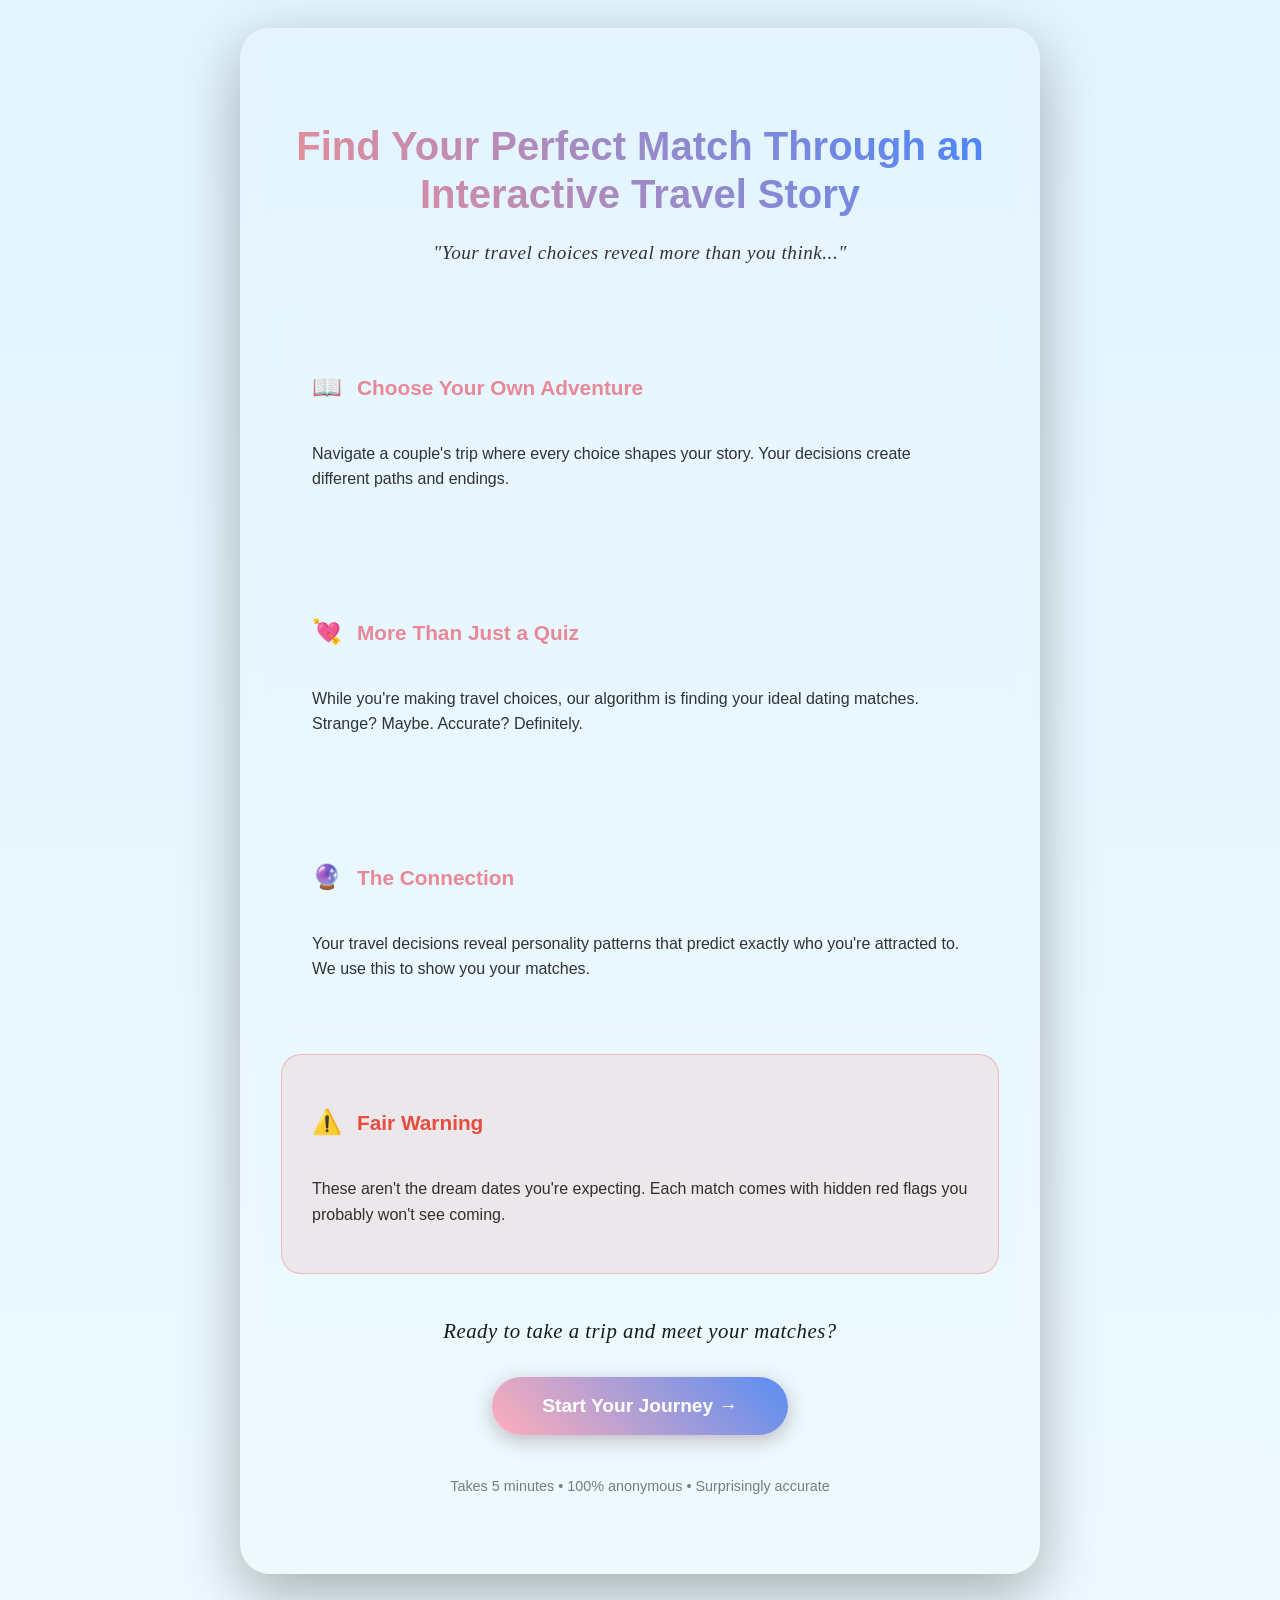
==== commit ac085167: "Add files via upload" ====
--- a/index.html
+++ b/index.html
@@ -15,7 +15,7 @@
     <title>Interactive Travel Quiz</title>
     <style>
         * {
-            margin: 0;
+            margin: -2;
             padding: 0;
             box-sizing: border-box;
         }
@@ -26,7 +26,7 @@
 
         body {
             font-family: -apple-system, BlinkMacSystemFont, 'Segoe UI', Roboto, sans-serif;
-            background: linear-gradient(#fff5f5 0%, rgba(0, 13, 255, 0.22) 100%);
+            background: linear-gradient(rgb(0 158 255 / 11%) 0%, rgb(0 175 255 / 7%) 100%);
             color: #000000;
             min-height: 100vh;
             line-height: 1.6;
@@ -267,8 +267,8 @@
 
         /* Scenario Section */
         .scenario {
-            background: linear-gradient(135deg, rgb(255 255 255 / 10%) 0%, #eee2ff 100%);
-            border: 2px solid #cca8ca;
+            background: linear-gradient(180deg, rgb(254 224 224 / 10%) 0%, rgb(249 217 225 / 3%) 100%);
+            border: 2px solid #775675;
             padding: 30px;
             border-radius: 20px;
             margin-bottom: 40px;
@@ -303,13 +303,14 @@
         }
 
         .choice.selected {
-            background: rgb(247 110 123 / 11%);
-            border-color: #ff9dab;
-        }
+            background: rgba(110, 183, 247, 0.11);
+            border-color: #6691ff;
+        }
+        
 
         .choice {
-            background: rgb(255 255 255 / 0%);
-            border: 2px solid rgb(252 127 127 / 41%);
+            background: rgb(87 167 247 / 0%);
+            border: 2px solid rgb(76 167 255 / 41%);
             padding: 25px;
             border-radius: 15px;
             cursor: pointer;
@@ -322,9 +323,9 @@
 
         .choice:hover {
             background: rgba(255, 255, 255, 0.15);
-            border-color: #ff9dab;
+            border-color: #6691ff;
             transform: translateY(-2px);
-            box-shadow: 0 5px 20px rgba(208, 143, 255, 0.3);
+            box-shadow: 0 5px 20px rgba(156, 203, 253, 0.3);
         }
 
         .element.style {
@@ -336,7 +337,7 @@
 
         .multi-select-info {
             text-align: center;
-            color: rgb(142 51 201 / 53%);
+            color: rgba(255, 131, 164, 0.53);
             margin-bottom: 20px;
             font-weight: bold;
         }
@@ -350,8 +351,8 @@
         }
 
         .personality-intro {
-            background: rgb(212 223 255 / 73%);
-            border: 2px solid #cfcbff;
+            background: rgb(205 230 255 / 73%);
+            border: 2px solid #8bb0be;
             padding: 30px;
             border-radius: 15px;
             margin-bottom: 30px;
@@ -437,34 +438,35 @@
         }
 
         .card-front {
-            background: linear-gradient(358deg, #e97e7e40 0%, #277dff17 100%);
-            border: 2px solid rgb(246 166 166 / 30%);
+            background: linear-gradient(358deg, #d1e7fe40 0%, #277dff17 100%);
+            border: 2px solid rgba(49, 122, 146, 0.3);
         }
 
         .card-back {
             background: linear-gradient(135deg, #7b3636 0%, #5a2f2f 100%);
-            border: 2px solid #f86d6d;
+            border: 2px solid #c11818;
             transform: rotateY(180deg);
         }
 
         .match-percentage {
             position: absolute;
-            top: 1px;
-            right: 1px;
-            background: rgba(231, 76, 60, 0.9);
+            top: 5px;
+            right: 5px;
+            background: rgba(226, 10, 10, 0.796);
             color: white;
-            padding: 5px 9px;
-            border-radius: 30px;
+            padding: 4px 6px;
+            border-radius: 70px;
             font-weight: bold;
-            font-size: 1.1em;
+            font-size: 1em;
         }
 
         .card-title {
             font-size: 1.5em;
-            color: #e88896;
+            color: #e97f8f;
             margin-bottom: 20px;
+            margin-top: 10px;
             text-transform: uppercase;
-            letter-spacing: 1px;
+            letter-spacing: 2px;
         }
 
         .character-avatars {
@@ -476,11 +478,11 @@
         }
 
         .avatar {
-            background: rgba(255, 255, 255, 0.1);
-            padding: 8px 16px;
+            background: rgb(153 176 255 / 30%);
+            padding: 9px 15px;
             border-radius: 20px;
-            font-size: 0.9em;
-            border: 1px solid rgba(255, 255, 255, 0.2);
+            font-size: 0.8em;
+            border: 1px solid rgb(80 111 171 / 20%);
         }
 
         .attraction-text {
@@ -688,7 +690,7 @@
         }
 
         .toxic-title {
-            background: linear-gradient(45deg, #e74c3c, #c0392b);
+            background: linear-gradient(45deg, #f13d3d, #bc2121);
             -webkit-background-clip: text;
             -webkit-text-fill-color: transparent;
             background-clip: text;
@@ -696,7 +698,7 @@
         }
 
         .toxic-header .section-subtitle {
-            color: rgba(255, 255, 255, 0.9);
+            color: rgba(15, 14, 14, 0.9);
             font-weight: 600;
         }
 
@@ -840,6 +842,23 @@
                     <option value="native">Native American</option>
                     <option value="pacific-islander">Pacific Islander</option>
                     <option value="mixed">Mixed/Multiple</option>
+                    <option value="other">Other</option>
+                    <option value="prefer-not">Prefer not to say</option>
+                </select>
+            </div>
+
+            <div class="demographic-section">   
+                <label>What is your gender identity?</label>
+                <select id="gender-select">
+                    <option value="">Select your gender identity</option>
+                    <option value="man">Man</option>
+                    <option value="woman">Woman</option>
+                    <option value="non-binary">Non-binary</option>
+                    <option value="genderfluid">Genderfluid</option>
+                    <option value="transgender-man">Transgender man</option>
+                    <option value="transgender-woman">Transgender woman</option>
+                    <option value="agender">Agender</option>
+                    <option value="two-spirit">Two-Spirit</option>
                     <option value="other">Other</option>
                     <option value="prefer-not">Prefer not to say</option>
                 </select>
@@ -1115,158 +1134,199 @@
             { name: "Caregiver", logical: 3, emotional: 10, exploratory: 2 }
         ];
 
-        // Vulnerability mappings (your complete original data)
-        const vulnerabilityMappings = {
-            "Achiever": [
-                { 
-                    title: "THE PUPPET MASTER",
-                    characters: ["Loki", "Klaus Mikaelson", "Light Yagami", "Azula","Jafar"],
-                    why: "They're smart. They're intense. They say deep stuff like 'no one really knows me' and you're like... 'I will.' They cry once and suddenly you're emotionally adopted.",
-                    plotTwist: "They're not being vulnerable. They're being strategic. You think you're connecting. They're just testing which guilt-trip works best.",
-                    blindSpot: "You mistake their manipulation for strategic brilliance. You think you can 'win' this relationship like a project, but they're playing a game you don't even know exists."
-                },
-                {
-                    title: "MASTER OF EVERYTHING",
-                    characters: ["Dr.Strange", "Light Yagami", "Sherlock Holmes", "Grand Admiral Thrawn"],
-                    why: "You love brilliance. You're drawn to people who seem like they have all the answers.",
-                    plotTwist: "They're not sharing wisdom. They're building a fanbase with you as audience #1.",
-                    blindSpot: "You think you're networking with a valuable contact who could boost your career. Actually, you're just feeding their ego while they use your ambition for their own validation."
-                }
-            ],
-            "Intellectual": [
-                {
-                    title: "MASTER OF EVERYTHING",
-                    characters: ["Dr.Strange", "Light Yagami", "Sherlock Holmes", "Grand Admiral Thrawn"],
+
+                // Character sets organized by gender preference and orientation
+        const characterSets = {
+            // For straight males (attracted to women)
+            "male_straight": {
+                "WALKING_TED_TALK": [, "Lisa Simpson", "Paris Geller"],
+                "RULEBOOK_ROMANTIC": ["Dolores Umbridge", "Miranda Priestly", "Mother Gothel", "Emily Gilmore", "Nurse Ratched"],
+                "POWERHOUSE_PARTNER": ["Miranda Priestly", "Queen of Hearts", "Maleficent", "Cersei Lannister", "Annalise Keating"],
+                "ICEBERG": ["Elsa", "Black Widow", "Wednesday Addams", "Rey"],
+                "THE_PUPPET_MASTER": ["Jennifer (Jennifer's Body)", "Mystique", "Siren","Catwoman", "Katherine Pierce"],
+                "CASTLE_BUILDER": ["Ursula", "Mother Gothel", "Ariel", "Carrie Bradshaw", "Charlotte York"],
+                "TRAGIC_HERO": ["Bella Swan", "Hannah Baker", "Jinx", "Marianne", "Ophelia"],
+                "THE_ADDICT": ['Jinx', 'Bellatrix Lestrange',"Harley Quinn"]
+            },
+            
+            // For straight females (attracted to men)
+            "female_straight": {
+                "WALKING_TED_TALK": ["Tony Stark", "Sherlock Holmes", "Light Yagami", "Dr. House", "Spencer Reid"],
+                "RULEBOOK_ROMANTIC": ["Captain Holt", "Coach Carter", "Captain Levi", "Jordan Peterson", "Gordon Ramsay"],
+                "POWERHOUSE_PARTNER": ["Gustavo Fring", "Logan Roy", "Tywin Lannister", "Harvey Specter", "Frank Underwood"],
+                "THE_PUPPET_MASTER": ["Damon Salvatore", "Chuck Bass", "James Bond", "Loki", "Klaus Mikaelson"],
+                "ICEBERG": ["Mr. Darcy", "Don Draper", "Batman", "Gojo Satoru", "Edward Cullen"],
+                "CASTLE_BUILDER": ["Ted Mosby", "Nate", "Christian", "Noah (Notebook)", "Jack (Titanic)"],
+                "TRAGIC_HERO": ["BoJack Horseman", "Peeta Mellark", "Severus Snape", "Kylo Ren", "Edward Cullen"],
+                "THE_ADDICT": ['Joker', 'Jack Sparrow', 'Deadpool','The Mad Hatter']
+            },
+            
+            // For gay males (attracted to men)
+            "male_gay": {
+                "WALKING_TED_TALK": ["Tony Stark", "Sherlock Holmes", "Spencer Reid", "Dr. House", "Hannibal Lecter"],
+                "RULEBOOK_ROMANTIC": ["Captain Holt", "Captain America", "Soldier 76", "Coach Carter", "Gordon Ramsay"],
+                "POWERHOUSE_PARTNER": ["Gustavo Fring", "Logan Roy", "Harvey Specter", "Tywin Lannister", "Frank Underwood"],
+                "THE_PUPPET_MASTER": ["Damon Salvatore", "Chuck Bass", "James Bond", "Loki", "Klaus Mikaelson"],
+                "ICEBERG": ["Batman", "Mr. Darcy", "Don Draper", "Gojo Satoru", "Kylo Ren"],
+                "CASTLE_BUILDER": ["Ted Mosby", "Noah (Notebook)", "Prince Eric", "Flynn Rider", "Kristoff"],
+                "TRAGIC_HERO": ["BoJack Horseman", "Kylo Ren", "Severus Snape", "Peeta Mellark", "Bucky Barnes"],
+                "THE_ADDICT": ['Joker', 'Jack Sparrow', 'Deadpool','The Mad Hatter']
+            },
+            
+            // For lesbians (attracted to women)
+            "female_lesbian": {
+                "WALKING_TED_TALK": ["Hermione Granger", "Belle", "Lisa Simpson", "Amy Santiago", "Paris Geller"],
+                "RULEBOOK_ROMANTIC": ["Miranda Priestly", "Captain Janeway", "Dolores Umbridge", "Mother Gothel", "Emily Gilmore"],
+                "POWERHOUSE_PARTNER": ["Claire Underwood", "Miranda Priestly", "Maleficent", "Cersei Lannister", "Shiv Roy"],
+                "THE_PUPPET_MASTER": ["Jennifer (Jennifer's Body)", "Mystique", "Siren","Catwoman", "Katherine Pierce"],
+                "ICEBERG": ["Elsa", "Black Widow", "Katniss Everdeen", "Rey", "Arya Stark"],
+                "CASTLE_BUILDER": ["Anna", "Aurora", "Ariel", "Carrie Bradshaw", "Emma Bovary"],
+                "TRAGIC_HERO": ["Bella Swan", "Rue Bennett", "Hannah Baker", "Marianne", "Ophelia"],
+                "THE_ADDICT": ['Jinx', 'Bellatrix Lestrange',"Harley Quinn"]
+            },
+            
+            // For bisexual users (mix of both)
+            "bisexual": {
+                "WALKING_TED_TALK": ["Hermione Granger", "Tony Stark", "Belle", "Sherlock Holmes", "Lisa Simpson"],
+                "RULEBOOK_ROMANTIC": ["Miranda Priestly", "Captain Holt", "Dolores Umbridge", "Coach Carter", "Captain Janeway"],
+                "POWERHOUSE_PARTNER": ["Claire Underwood", "Gustavo Fring", "Miranda Priestly", "Logan Roy", "Maleficent"],
+                "THE_PUPPET_MASTER": ["Catwoman", "Damon Salvatore", "Mystique", "Siren", "Klaus Mikaelson", "Loki"],
+                "ICEBERG": ["Elsa", "Batman", "Black Widow", "Mr. Darcy", "Katniss Everdeen"],
+                "CASTLE_BUILDER": ["Anna", "Ted Mosby", "Aurora", "Noah (Notebook)", "Ariel"],
+                "TRAGIC_HERO": ["Bella Swan", "BoJack Horseman", "Rue Bennett", "Kylo Ren", "Hannah Baker"],
+                "THE_ADDICT": ['Jinx', 'Bellatrix Lestrange',"Harley Quinn","Joker",'Jack Sparrow']
+            },
+            
+            // Default fallback (mixed characters)
+            "default": {
+                "WALKING_TED_TALK": ["Hermione Granger", "Tony Stark", "Belle", "Sherlock Holmes", "Lisa Simpson"],
+                "RULEBOOK_ROMANTIC": ["Miranda Priestly", "Captain Holt", "Dolores Umbridge", "Coach Carter", "Captain Janeway"],
+                "POWERHOUSE_PARTNER": ["Claire Underwood", "Gustavo Fring", "Miranda Priestly", "Logan Roy", "Maleficent"],
+                "THE_PUPPET_MASTER": ["Catwoman", "Damon Salvatore", "Mystique", "Siren", "Klaus Mikaelson", "Loki"],
+                "ICEBERG": ["Elsa", "Batman", "Black Widow", "Mr. Darcy", "Katniss Everdeen"],
+                "CASTLE_BUILDER": ["Anna", "Ted Mosby", "Aurora", "Noah (Notebook)", "Ariel"],
+                "TRAGIC_HERO": ["Bella Swan", "BoJack Horseman", "Rue Bennett", "Kylo Ren", "Hannah Baker"],
+                "THE_ADDICT": ['Jinx', 'Bellatrix Lestrange',"Harley Quinn",'Joker','Jack Sparrow']
+            }
+        };
+
+        // Function to determine character set based on demographics
+        function getCharacterSet(gender, orientation) {
+            console.log(`Getting character set for: ${gender}, ${orientation}`);
+            
+            // Handle different orientation inputs
+            const normalizedOrientation = orientation.toLowerCase();
+            
+            // Create demographic key
+            let demographicKey;
+            
+            if (gender === 'man' && (normalizedOrientation === 'straight' || normalizedOrientation === 'heterosexual')) {
+                demographicKey = 'male_straight';
+            } else if (gender === 'woman' && (normalizedOrientation === 'straight' || normalizedOrientation === 'heterosexual')) {
+                demographicKey = 'female_straight';
+            } else if (gender === 'man' && normalizedOrientation === 'gay') {
+                demographicKey = 'male_gay';
+            } else if (gender === 'woman' && (normalizedOrientation === 'lesbian' || normalizedOrientation === 'gay')) {
+                demographicKey = 'female_lesbian';
+            } else if (normalizedOrientation === 'bisexual' || normalizedOrientation === 'pansexual') {
+                demographicKey = 'bisexual';
+            } else {
+                demographicKey = 'default';
+            }
+            
+            console.log(`Using demographic key: ${demographicKey}`);
+            return characterSets[demographicKey] || characterSets.default;
+        }
+
+        // Updated vulnerability mappings function
+        function getPersonalizedVulnerabilities(archetypeName, gender, orientation) {
+            const characterSet = getCharacterSet(gender, orientation);
+            console.log('Character set:', characterSet);
+            
+            // Map archetype names to character set keys
+            const archetypeToKey = {
+                "Achiever": ["WALKING_TED_TALK", "POWERHOUSE_PARTNER"],
+                "Intellectual": ["WALKING_TED_TALK", "RULEBOOK_ROMANTIC"],
+                "Leader": ["POWERHOUSE_PARTNER", "THE_PUPPET_MASTER"],
+                "Explorer": ["THE_PUPPET_MASTER", "ICEBERG"],
+                "Rebel": ["WALKING_TED_TALK", "THE_PUPPET_MASTER","THE_ADDICT"],
+                "Peacemaker": ["THE_PUPPET_MASTER", "POWERHOUSE_PARTNER", "CASTLE_BUILDER"],
+                "Dreamer": ["CASTLE_BUILDER", "THE_PUPPET_MASTER", "POWERHOUSE_PARTNER"],
+                "Caregiver": ["TRAGIC_HERO", "CASTLE_BUILDER"]
+            };
+            
+            const vulnerabilityKeys = archetypeToKey[archetypeName] || ["WALKING_TED_TALK", "THE_PUPPET_MASTER"];
+            
+            // Build personalized vulnerabilities
+            const personalizedVulnerabilities = [];
+            
+            vulnerabilityKeys.forEach(key => {
+                const characters = characterSet[key] || characterSet.default[key];
+                
+                // Get the vulnerability template based on key
+                const template = getVulnerabilityTemplate(key);
+                
+                personalizedVulnerabilities.push({
+                    title: template.title,
+                    characters: characters,
+                    why: template.why,
+                    plotTwist: template.plotTwist,
+                    blindSpot: template.blindSpot
+                });
+            });
+            
+            return personalizedVulnerabilities;
+        }
+
+        // Vulnerability templates
+        function getVulnerabilityTemplate(key) {
+            const templates = {
+                "WALKING_TED_TALK": {
+                    title: "THE WALKING TED TALK",
                     why: "You love brilliance. You're drawn to people who seem like they have all the answers.",
                     plotTwist: "They're not sharing wisdom. They're building a fanbase with you as audience #1.",
                     blindSpot: "You confuse charisma with character. Intelligence ≠ emotional safety."
                 },
-                {
-                    title: "THE DRILL SERGEANT",
-                    characters: ["Captain Holt", "Coach Carter", "Major Kuldeep Singh", "Captain Levi"],
+                "RULEBOOK_ROMANTIC": {
+                    title: "THE RULEBOOK ROMANTIC",
                     why: "You love structure. Rules make you feel safe. And when they say 'discipline is love'—you believe it.",
                     plotTwist: "It's not structure. It's control dressed up in duty.",
                     blindSpot: "You mistake rigidity for reliability. But love shouldn't feel like a training camp."
-                }
-            ],
-            "Leader": [
-                {
+                },
+                "POWERHOUSE_PARTNER": {
                     title: "THE POWERHOUSE PARTNER",
-                    characters: ["Gustavo Fring", "Ra's al Ghul", "Xu Wenwu", "Killmonger"],
                     why: "You like confidence, control, and people who take charge. You think they're strong enough to protect you—and maybe fix you too.",
-                    plotTwist: "They're not partnering with you. They're positioning themselves above you.",
-                    blindSpot:  "You confuse control with care. But being managed isn't being loved."
+                    plotTwist: "They're not protecting you. They're managing you.",
+                    blindSpot: "You confuse intensity for safety. But control isn't care."
                 },
-                {
-                    title: "THE WALKING TED TALK",
-                    characters: ["Dr.Strange", "Light Yagami", "Sherlock Holmes", "Grand Admiral Thrawn"],
-                    why: "Smart is sexy to you. You love when someone can intellectually challenge you.",
-                    plotTwist: "They're not sharing wisdom. They're building a fanbase with you as audience #1.",
-                    blindSpot: "You think you're networking. Actually, you're just feeding their ego."
-                },
-                {
-                    title: "THE RAKE",
-                    characters: ["Damon Salvatore", "Chuck Bass", "Thomas Shelby", "Gustavo Fring"],
-                    why:  "They're confident, successful, and match your energy. You see them as an equal—someone who could be your power-couple partner.",
-                    plotTwist: "They don't want connection. They want conquest.",
-                    blindSpot: "You think you're too smart and strong to be manipulated. But your success just makes you a more impressive prize to win.",
-                }
-            ],
-            "Explorer": [
-                {
-                    title: "THE PUPPET MASTER",
-                    characters: ["Loki", "Klaus Mikaelson", "Light Yagami", "Azula"],
-                    why: "They're smart. They're intense. They say deep stuff like 'no one really knows me' and you're like... 'I will.' They cry once and suddenly you're emotionally adopted.",
-                    plotTwist: "They're not being vulnerable. They're being strategic. You think you're connecting. They're just testing which guilt-trip works best.",
-                    blindSpot: "You confuse 'drama' with 'depth.' You think you're healing them. Actually… you're stuck in Season 6 of their emotional soap opera."
-                },
-                {
-                    title: "THE ICEBERG",
-                    characters: ["Mr. Darcy", "Severus Snape", "Batman", "Gojo Satoru", "Sherlock Holmes"],
-                    why: "You love mystery. You want someone who's deep, calm, and hard to reach.",
-                    plotTwist: "They're not deep. They're just not showing up.",
-                    blindSpot: "You think still waters run deep. But these waters never text back."
-                }
-            ],
-            "Rebel": [
-                {
-                    title: "MASTER OF EVERYTHING",
-                    characters: ["Tony Stark", "Light Yagami", "Sherlock Holmes", "Grand Admiral Thrawn"],
-                    why: "You love brilliance. You're drawn to people who seem like they have all the answers.",
-                    plotTwist: "They're not sharing wisdom. They're building a fanbase with you as audience #1.",
-                    blindSpot: "You confuse charisma with character. Intelligence ≠ emotional safety."
-                },
-                {
-                    title: "THE RAKE",
-                    characters: ["Damon Salvatore", "Chuck Bass", "James Bond", "Casanova"],
-                    why: "They're smooth, magnetic, and just the right amount of broken. You love the rush.",
-                    plotTwist: "They don't want connection. They want conquest.",
-                    blindSpot: "You think you're the exception. You're actually chapter 12."
-                }
-            ],
-            "Peacemaker": [
-                {
-                    title: "THE RAKE",
-                    characters: ["Damon Salvatore", "Chuck Bass", "James Bond", "Casanova"],
+                "THE_PUPPET_MASTER": {
+                    title: "THE DANGEROUS CHARMER",
                     why: "They're smooth, magnetic, and just the right amount of broken. You love the rush.",
                     plotTwist: "They don't want connection. They want conquest.",
                     blindSpot: "You think you're the exception. You're actually chapter 12."
                 },
-                {
-                    title: "THE POWERHOUSE PARTNER",
-                    characters: ["Gustavo Fring", "Ra's al Ghul", "Xu Wenwu", "Killmonger"],
-                    why: "You like confidence, control, and people who take charge. You think they're strong enough to protect you—and maybe fix you too.",
-                    plotTwist: "They're not protecting you. They're managing you.",
-                    blindSpot: "You confuse intensity for safety. But control isn't care."
+                "ICEBERG": {
+                    title: "THE ICEBERG",
+                    why: "You love mystery. You want someone who's deep, calm, and hard to reach.",
+                    plotTwist: "They're not deep. They're just not showing up.",
+                    blindSpot: "You think still waters run deep. But these waters never text back."
                 },
-                {
-                    title: "THE PUPPET MASTER",
-                    characters: ["Loki", "Klaus Mikaelson", "Light Yagami", "Azula","Jafar"],
-                    why: "They're smart. They're intense. They say deep stuff like 'no one really knows me' and you're like... 'I will.' They cry once and suddenly you're emotionally adopted.",
-                    plotTwist: "They're not being vulnerable. They're being strategic. You think you're connecting. They're just testing which guilt-trip works best.",
-                    blindSpot: "You confuse 'drama' with 'depth.' You think you're healing them. Actually… you're stuck in Season 6 of their emotional soap opera."
-                }
-            ],
-            "Dreamer": [
-                {
-                    title: "THE PUPPET MASTER",
-                    characters: ["Loki", "Klaus Mikaelson", "Light Yagami", "Azula"],
-                    why: "They're smart. They're intense. They say deep stuff like 'no one really knows me' and you're like... 'I will.' They cry once and suddenly you're emotionally adopted.",
-                    plotTwist: "They're not being vulnerable. They're being strategic. You think you're connecting. They're just testing which guilt-trip works best.",
-                    blindSpot: "You confuse 'drama' with 'depth.' You think you're healing them. Actually… you're stuck in Season 6 of their emotional soap opera."
-                },
-                {
-                    title: "THE FUTURE FAKER",
-                    characters: ["Ted Mosby", "Howl (Howl's Moving Castle)", "Christian", "Tommy Shelby"],
+                "CASTLE_BUILDER": {
+                    title: "THE CASTLE BUILDER",
                     why: "They say all the right things. Future vacations, babies, matching tattoos—you melt.",
                     plotTwist: "They dream big, but disappear when it's time to act.",
                     blindSpot: "You confuse words with plans. Dreams with dates."
                 },
-                {
-                    title: "THE POWERHOUSE PARTNER",
-                    characters: ["Gustavo Fring", "Ra's al Ghul", "Xu Wenwu", "Killmonger"],
-                    why: "You like confidence, control, and people who take charge. You think they're strong enough to protect you—and maybe fix you too.",
-                    plotTwist: "They're not protecting you. They're managing you.",
-                    blindSpot: "You confuse intensity for safety. But control isn't care."
+                "TRAGIC_HERO": {
+                    title: "THE PERPEPTUAL VICTIM",
+                    why: "They need you. Their pain is so raw, so real—you're convinced your love is the missing piece that will finally fix them.",
+                    plotTwist: "They don't want change. They want sympathy on tap.",
+                    blindSpot: "You think you're their lifeline. They don't want healing—they want a witness to their suffering."
                 }
-            ],
-            "Caregiver": [
-                {
-                    title: "THE PUPPET MASTER",
-                    characters: ["Loki", "Klaus Mikaelson", "Light Yagami", "Azula"],
-                    why: "They're smart. They're intense. They say deep stuff like 'no one really knows me' and you're like... 'I will.' They cry once and suddenly you're emotionally adopted.",
-                    plotTwist: "They're not being vulnerable. They're being strategic. You think you're connecting. They're just testing which guilt-trip works best.",
-                    blindSpot: "You confuse 'drama' with 'depth.' You think you're healing them. Actually… you're stuck in Season 6 of their emotional soap opera."
-                },
-                {
-                    title: "THE PERPEPTUAL VICTIM",
-                    characters: ["BoJack Horseman", "Eeyore", "Werther", "Rue Bennett","Sasuke (Naruto)"],
-                    why: "You're compassionate. You want to help, to rescue, to love someone back to life.",
-                    plotTwist: "They don't want change. They want sympathy on tap.",
-                    blindSpot: "You think you're their lifeline. But they keep pulling you under."
-                }
-            ]
-        };
+            };
+            
+            return templates[key] || templates["WALKING_TED_TALK"];
+        }
 
         // Archetype trait descriptions
         const archetypeTraits = {
@@ -1308,7 +1368,7 @@
         const GOOGLE_SHEETS_URL = 'https://script.google.com/macros/s/AKfycbzxhjLs4pcUVewAJCaRjK8aO4ukhP7MjoVmtpDCF7Htx_AwvZNsr3wuYh3fbhjj_wKq/exec';
 
         // Quiz state variables
-        let demographics = { ethnicity: '', orientation: '' };
+        let demographics = { ethnicity: '', gender: '', orientation: '' };
         let currentQuestion = "1";
         let scores = { emotional: 0, logical: 0, exploratory: 0 };
         let selectedChoices = new Set();
@@ -1325,6 +1385,7 @@
                 timestamp: new Date().toISOString(),
                 sessionId: generateSessionId(),
                 ethnicity: demographicsData.ethnicity,
+                gender: demographicsData.gender,
                 orientation: demographicsData.orientation,
                 archetype: quizResults?.archetype || '',
                 emotionalScore: quizResults?.emotional || 0,
@@ -1452,6 +1513,7 @@
                 backupData.push({
                     timestamp: new Date().toISOString(),
                     ethnicity: demographicsData.ethnicity,
+                    gender: demographicsData.gender,
                     orientation: demographicsData.orientation,
                     archetype: quizResults?.archetype || '',
                     scores: quizResults || {}
@@ -1498,18 +1560,20 @@
             
             // Get the selected values
             const ethnicity = document.getElementById('ethnicity-select').value;
+            const gender = document.getElementById('gender-select').value;
             const orientation = document.getElementById('orientation-select').value;
             
             console.log('Selected values:', { ethnicity, orientation });
             
             // Check if both are selected
-            if (!ethnicity || !orientation) {
-                alert('Please select both fields to continue');
+            if (!ethnicity || !gender || !orientation) {
+                alert('Please select all fields to continue');
                 return;
             }
             
             // Store the values
             demographics.ethnicity = ethnicity;
+            demographics.gender = gender;
             demographics.orientation = orientation;
             console.log('Demographics stored:', demographics);
 
@@ -1523,6 +1587,7 @@
             if (typeof gtag !== 'undefined') {
                 gtag('event', 'demographics_submitted', {
                     'ethnicity': ethnicity,
+                    'gender': gender,
                     'orientation': orientation,
                     'event_category': 'quiz_flow',
                     'event_label': 'demographics_complete'
@@ -1530,6 +1595,7 @@
                 
                 gtag('set', 'user_properties', {
                     'quiz_ethnicity': ethnicity,
+                    'quiz_gender': gender,
                     'quiz_orientation': orientation
                 });
             }
@@ -1742,7 +1808,13 @@
             console.log('Showing results...');
             
             const archetype = calculateArchetype();
-            const vulnerabilities = vulnerabilityMappings[archetype.name] || [];
+            const vulnerabilities = getPersonalizedVulnerabilities(
+                archetype.name, 
+                demographics.gender, 
+                demographics.orientation
+            );
+            
+            console.log('Personalized vulnerabilities:', vulnerabilities);
             const traits = archetypeTraits[archetype.name] || { keywords: ""} || { description: "" };
             
             console.log('Archetype:', archetype);
@@ -1764,6 +1836,7 @@
             if (typeof gtag !== 'undefined') {
                 gtag('event', 'quiz_completed', {
                     'ethnicity': demographics.ethnicity,
+                    'gender': demographics.gender,
                     'orientation': demographics.orientation,
                     'archetype_result': archetype.name,
                     'emotional_score': scores.emotional,
@@ -1857,7 +1930,7 @@
                         </p>
                         <div style="display: flex; gap: 20px; justify-content: center; flex-wrap: wrap;">
                             <a href="https://6851c5d59fdb71b6babeee51--partner-assessment-tool.netlify.app" style="background: linear-gradient(45deg, #e88896cf, #110cff73);; color: white; padding: 15px 30px; border-radius: 30px; text-decoration: none; display: inline-block; font-weight: bold;">Talk to Our Relationship Coach</a>
-                            <a href="https://tally.so/r/w8gx25" style="background: rgba(0, 0, 0, 0.1); color: white; padding: 15px 30px; border-radius: 30px; text-decoration: none; display: inline-block; border: 2px solid rgba(255, 255, 255, 0.3);">Give Feedback</a>
+                            <a href="https://tally.so/r/w8gx25" style="background: rgba(0, 0, 0, 0.18); color: black; padding: 15px 30px; border-radius: 30px; text-decoration: none; display: inline-block; border: 2px solid rgba(255, 255, 255, 0.3);">Give Feedback</a>
                         </div>
                     </div>
                 </div>
@@ -1939,12 +2012,14 @@
                     
                     // Get demographics safely
                     let userEthnicity = 'unknown';
+                    let userGender = 'unknown'
                     let userOrientation = 'unknown';
                     try {
                         if (typeof demographics !== 'undefined' && demographics) {
                             userEthnicity = demographics.ethnicity || 'unknown';
+                            userGender = demographics.gender || 'unknown';
                             userOrientation = demographics.orientation || 'unknown';
-                            console.log('✅ Got demographics:', { userEthnicity, userOrientation });
+                            console.log('✅ Got demographics:', { userEthnicity, userGender, userOrientation });
                         } else {
                             console.warn('⚠️ Demographics not available');
                         }
@@ -1962,6 +2037,7 @@
                         'cta_destination': clickedLink.href,
                         'user_archetype': userArchetype,
                         'user_ethnicity': userEthnicity,
+                        'user_sexual': userSexual,
                         'user_orientation': userOrientation,
                         'timestamp': new Date().toISOString()
                     };
@@ -1996,7 +2072,7 @@
                     console.log('🎉 CTA CLICK TRACKING COMPLETE!', {
                         timestamp: new Date().toISOString(),
                         archetype: userArchetype,
-                        demographics: { userEthnicity, userOrientation },
+                        demographics: { userEthnicity, userGender, userOrientation },
                         destination: clickedLink.href
                     });
                     
